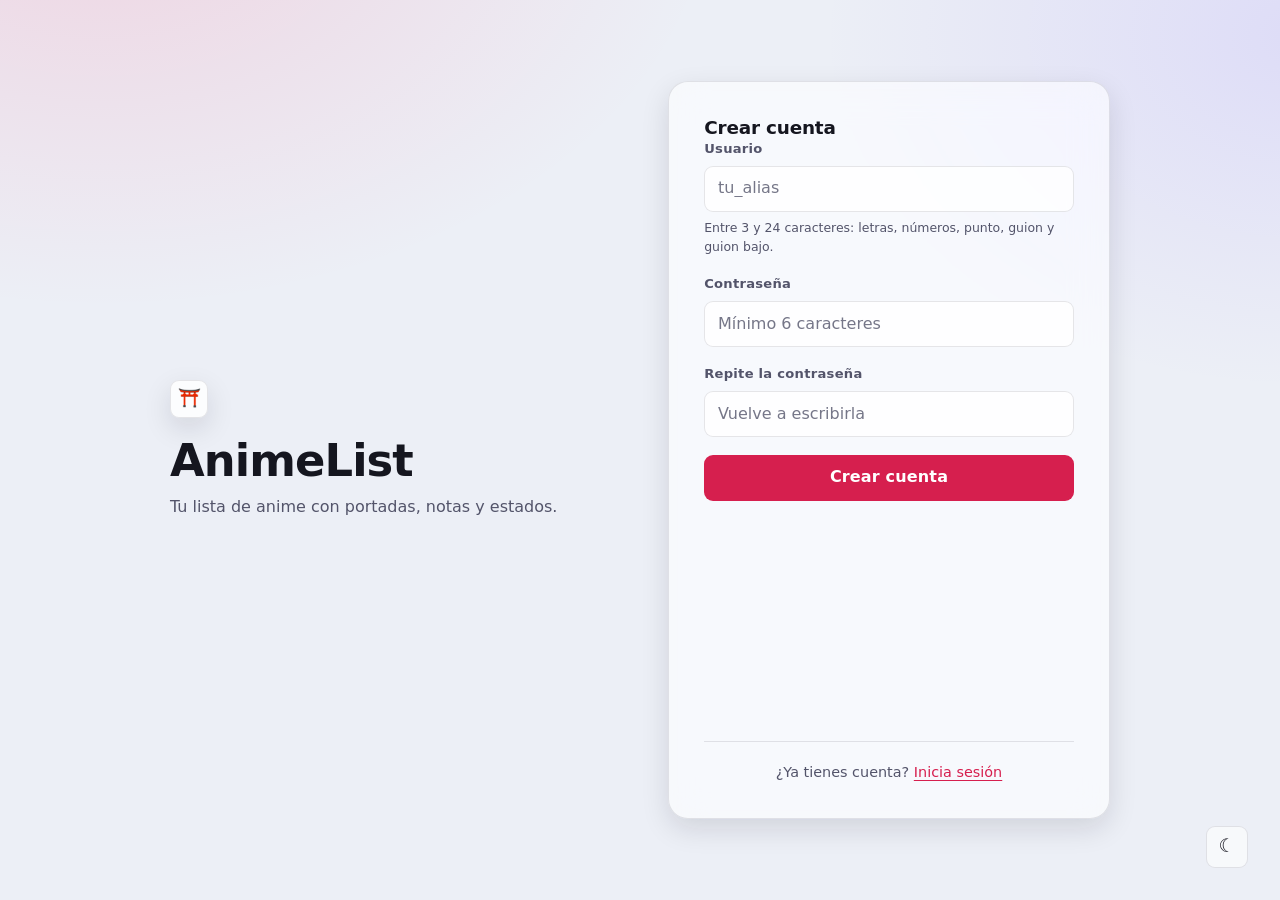
==== Frontend/dashboard.html @ 5d44baa4 "AnimeList: gestor de lista de animes con Flask y frontend sin build Aplicacion web para llevar una l" ====
<!DOCTYPE html>
<html lang="es" data-theme="dark">
<head>
    <meta charset="UTF-8">
    <meta name="viewport" content="width=device-width, initial-scale=1.0">
    <meta name="description" content="Gestiona tu lista de anime: añade, puntúa, filtra y busca portadas.">
    <meta name="theme-color" content="#0b0b12">
    <title>AnimeList · Mi lista</title>
    <link rel="icon" href="favicon.svg" type="image/svg+xml">
  <link rel="stylesheet" href="style.css">
    <script>
        try {
            var saved = JSON.parse(localStorage.getItem('animelist_settings') || '{}').theme;
            document.documentElement.dataset.theme = saved ||
                (matchMedia('(prefers-color-scheme: light)').matches ? 'light' : 'dark');
        } catch (e) { /* tema por defecto */ }
    </script>
</head>
<body>
    <a href="#contenido" class="skip-link">Saltar al contenido principal</a>

    <header class="app-header">
        <img id="profile-banner" class="app-header__banner" alt="" hidden>
        <div class="app-shell app-header__inner">
            <a class="brand" href="dashboard.html">
                <span class="brand__mark" aria-hidden="true">⛩️</span>
                <span class="brand__name">AnimeList</span>
            </a>

            <div class="app-header__user">
                <img id="user-avatar" class="avatar" alt="" hidden>
                <span class="app-header__greeting">Hola, <strong id="user-display">…</strong></span>
            </div>

            <div class="app-header__actions">
                <span id="offline-badge" class="badge badge--offline" hidden>Sin conexión</span>
                <button id="btn-theme" class="icon-btn" type="button" aria-pressed="false">
                    <span class="theme-icon" aria-hidden="true"></span>
                    <span class="sr-only">Cambiar tema</span>
                </button>
                <button id="btn-profile" class="btn btn--ghost btn--sm" type="button">Mi perfil</button>
                <button id="btn-logout" class="btn btn--ghost btn--sm" type="button">Salir</button>
            </div>
        </div>
    </header>

    <main id="contenido" class="app-shell app-main">
        <section class="stats" aria-label="Resumen de tu lista">
            <article class="stat">
                <span class="stat__value" id="stat-total">–</span>
                <span class="stat__label">En tu lista</span>
            </article>
            <article class="stat">
                <span class="stat__value" id="stat-completed">–</span>
                <span class="stat__label">Completados</span>
            </article>
            <article class="stat">
                <span class="stat__value" id="stat-average">–</span>
                <span class="stat__label">Nota media</span>
            </article>
            <article class="stat">
                <span class="stat__value" id="stat-episodes">–</span>
                <span class="stat__label">Episodios</span>
            </article>
        </section>

        <section class="panel add-panel" aria-labelledby="add-title">
            <div class="panel__head">
                <h2 class="panel__title" id="add-title">Añadir anime</h2>
                <button id="btn-open-search" class="btn btn--ghost btn--sm" type="button">
                    <span aria-hidden="true">🔍</span> Buscar en AniList
                </button>
            </div>

            <form id="form-anime" class="form-grid" novalidate>
                <div class="field field--cover">
                    <span class="field__label">Portada</span>
                    <div class="cover-preview" id="cover-preview">
                        <span class="cover-preview__empty" aria-hidden="true">🎞️</span>
                    </div>
                </div>

                <div class="field field--grow">
                    <label for="anime-title">Título</label>
                    <input id="anime-title" name="title" type="text" maxlength="200"
                           placeholder="Ej. Shingeki no Kyojin" autocomplete="off" required>
                    <div id="autocomplete" class="autocomplete" role="listbox" aria-label="Sugerencias" hidden></div>
                </div>

                <div class="field">
                    <label for="anime-rating">Nota</label>
                    <input id="anime-rating" name="rating" type="number" min="1" max="10" step="1"
                           placeholder="8" required>
                </div>

                <div class="field">
                    <label for="anime-status">Estado</label>
                    <select id="anime-status" name="status">
                        <option value="Pendiente">Pendiente</option>
                        <option value="Viendo">Viendo</option>
                        <option value="Completado">Completado</option>
                        <option value="Abandonado">Abandonado</option>
                    </select>
                </div>

                <div class="field">
                    <label for="anime-episodes">Episodios</label>
                    <input id="anime-episodes" name="episodes" type="text" inputmode="numeric"
                           placeholder="?">
                </div>

                <div class="field field--wide">
                    <label for="anime-synopsis">Sinopsis</label>
                    <textarea id="anime-synopsis" name="synopsis" rows="3" maxlength="2000"
                              placeholder="Se rellena sola al buscar, o escríbela tú."></textarea>
                </div>

                <div class="field field--wide form-actions">
                    <button class="btn btn--primary" type="submit">Guardar en mi lista</button>
                    <button class="btn btn--ghost" type="reset">Limpiar</button>
                    <p class="form-status" id="form-status" role="status" aria-live="polite"></p>
                </div>
            </form>
        </section>

        <section class="list-section" aria-labelledby="list-title">
            <div class="list-toolbar">
                <h2 class="panel__title" id="list-title">
                    Mi lista <span class="count" id="list-count">0</span>
                </h2>

                <div class="list-toolbar__controls">
                    <input id="filter-text" class="input-search" type="search"
                           placeholder="Filtrar por título…" aria-label="Filtrar por título">
                    <label class="sr-only" for="sort-by">Ordenar por</label>
                    <select id="sort-by" class="input-select">
                        <option value="updated">Añadidos recientes</option>
                        <option value="rating">Mejor puntuados</option>
                        <option value="title">Título (A-Z)</option>
                        <option value="episodes">Más episodios</option>
                    </select>
                </div>
            </div>

            <div class="chips" id="status-chips" role="group" aria-label="Filtrar por estado">
                <button class="chip is-active" type="button" data-status="Todos" aria-pressed="true">Todos</button>
                <button class="chip" type="button" data-status="Viendo" aria-pressed="false">Viendo</button>
                <button class="chip" type="button" data-status="Completado" aria-pressed="false">Completados</button>
                <button class="chip" type="button" data-status="Pendiente" aria-pressed="false">Pendientes</button>
                <button class="chip" type="button" data-status="Abandonado" aria-pressed="false">Abandonados</button>
            </div>

            <div id="contenedor-animes" class="cards" role="list" aria-live="polite"></div>

            <div id="empty-state" class="empty-state" hidden>
                <span class="empty-state__icon" aria-hidden="true">🗂</span>
                <p class="empty-state__title" id="empty-title">Tu lista está vacía</p>
                <p class="empty-state__text" id="empty-text">
                    Busca un anime arriba y pulsa “Guardar en mi lista”.
                </p>
            </div>
        </section>
    </main>

    <dialog id="search-dialog" class="modal" aria-labelledby="search-dialog-title">
        <div class="modal__head">
            <h2 class="modal__title" id="search-dialog-title">Buscar anime</h2>
            <button class="icon-btn" id="search-close" type="button" aria-label="Cerrar búsqueda">
                <span aria-hidden="true">✕</span>
            </button>
        </div>

        <div class="modal__search">
            <input id="search-input" type="search" autocomplete="off" spellcheck="false"
                   placeholder="Ej. Shingeki no Kyojin" aria-label="Término de búsqueda">
            <label class="switch">
                <input id="search-adult" type="checkbox">
                <span>Adultos</span>
            </label>
        </div>

        <p class="modal__status" id="search-status" role="status" aria-live="polite"></p>

        <div id="search-results" class="search-results" role="listbox" aria-label="Resultados de búsqueda"></div>

        <div class="modal__foot">
            <p class="modal__hint">Flechas ↑ ↓ para moverte · Enter para elegir · Esc para cerrar</p>
            <button id="search-more" class="btn btn--ghost btn--sm" type="button" hidden>Cargar más</button>
        </div>
    </dialog>

    <dialog id="profile-dialog" class="modal" aria-labelledby="profile-dialog-title">
        <form id="form-profile">
            <div class="modal__head">
                <h2 class="modal__title" id="profile-dialog-title">Mi perfil</h2>
                <button class="icon-btn" id="profile-close" type="button" aria-label="Cerrar perfil">
                    <span aria-hidden="true">✕</span>
                </button>
            </div>

            <div class="modal__panel">
                <div class="profile-row">
                    <div class="profile-row__preview profile-row__preview--banner">
                        <img id="profile-banner-preview" alt="" hidden>
                        <span id="profile-banner-empty" class="profile-row__empty" aria-hidden="true">🖼️</span>
                    </div>
                    <label class="file-btn" for="profile-banner-file">
                        <span>Cambiar banner</span>
                        <input id="profile-banner-file" type="file" accept="image/png,image/jpeg"
                               class="sr-only">
                    </label>
                    <p class="profile-row__hint">
                        Se recorta a 1500×400. <span id="profile-banner-note" class="profile-row__pending"></span>
                    </p>
                    <button id="profile-banner-remove" class="btn btn--ghost btn--sm" type="button">
                        Quitar banner
                    </button>
                </div>

                <div class="profile-row">
                    <div class="profile-row__preview profile-row__preview--avatar">
                        <img id="profile-avatar" alt="" hidden>
                        <span id="profile-avatar-empty" class="profile-row__empty" aria-hidden="true">👤</span>
                    </div>
                    <label class="file-btn" for="profile-avatar-file">
                        <span>Cambiar foto</span>
                        <input id="profile-avatar-file" type="file" accept="image/png,image/jpeg"
                               class="sr-only">
                    </label>
                    <p class="profile-row__hint">
                        Se recorta a 256×256. <span id="profile-avatar-note" class="profile-row__pending"></span>
                    </p>
                    <button id="profile-avatar-remove" class="btn btn--ghost btn--sm" type="button">
                        Quitar foto
                    </button>
                </div>

                <div class="field">
                    <label class="field__label" for="profile-name">Nombre visible</label>
                    <input id="profile-name" class="input" type="text" maxlength="50"
                           autocomplete="nickname" placeholder="Cómo te ven tus amigos">
                </div>

                <p id="profile-status" class="form-status" role="status" aria-live="polite"></p>
            </div>

            <div class="modal__actions">
                <button id="profile-cancel" class="btn btn--ghost" type="button">Cancelar</button>
                <button class="btn btn--primary" type="submit">Guardar</button>
            </div>
        </form>
    </dialog>

    <script type="module" src="dashboard.js"></script>
</body>
</html>
---- Frontend/style.css ----
/* =============================================================
   AnimeList · tema glassmorphic claro/oscuro
   1. Tokens     2. Base y a11y      3. Botones y campos
   4. Cabecera   5. Panel y stats    6. Tarjetas
   7. Modales    8. Avisos           9. Responsive y movimiento
   ============================================================= */

/* ---------- 1. TOKENS ---------- */
:root {
    --bg: #0b0b12;
    --glow-1: rgba(255, 51, 102, .20);
    --glow-2: rgba(124, 92, 255, .18);
    --surface: rgba(255, 255, 255, .055);
    --surface-strong: rgba(255, 255, 255, .095);
    --surface-solid: #17171f;
    --border: rgba(255, 255, 255, .12);
    --border-strong: rgba(255, 255, 255, .24);
    --input-bg: rgba(8, 8, 14, .55);

    --text: #f2f2f7;
    --text-muted: #a4a4b6;
    --accent: #ff3366;
    --accent-hover: #ff5c85;
    --accent-ink: #ffffff;
    --accent-soft: rgba(255, 51, 102, .16);
    --alt: #7c5cff;
    --star: #ffd32a;
    --success: #2ed573;
    --danger: #ff5a5a;

    --status-pendiente: #4aa8ff;
    --status-viendo: #ffab2e;
    --status-completado: #2ed573;
    --status-abandonado: #8a8a9d;

    --radius-sm: 9px;
    --radius: 14px;
    --radius-lg: 20px;
    --radius-pill: 999px;
    --content-max: 1180px;

    --shadow-sm: 0 2px 8px rgba(0, 0, 0, .28);
    --shadow-md: 0 10px 30px rgba(0, 0, 0, .38);
    --shadow-lg: 0 22px 60px rgba(0, 0, 0, .5);
    --blur: blur(18px) saturate(150%);

    --transition: 180ms cubic-bezier(.4, 0, .2, 1);
    --font: 'Segoe UI', system-ui, -apple-system, 'Helvetica Neue', sans-serif;
}

[data-theme='light'] {
    --bg: #eceff6;
    --glow-1: rgba(255, 51, 102, .14);
    --glow-2: rgba(124, 92, 255, .13);
    --surface: rgba(255, 255, 255, .60);
    --surface-strong: rgba(255, 255, 255, .85);
    --surface-solid: #ffffff;
    --border: rgba(16, 18, 36, .10);
    --border-strong: rgba(16, 18, 36, .20);
    --input-bg: rgba(255, 255, 255, .78);

    --text: #15161f;
    --text-muted: #53546a;
    --accent: #d61f4e;
    --accent-hover: #b81740;
    --accent-soft: rgba(214, 31, 78, .10);
    --alt: #5b3ce0;
    --success: #12874a;
    --danger: #cc2b2b;

    --status-pendiente: #1668c4;
    --status-viendo: #a86300;
    --status-completado: #12874a;
    --status-abandonado: #5c5d70;

    --shadow-sm: 0 2px 8px rgba(16, 18, 36, .08);
    --shadow-md: 0 10px 28px rgba(16, 18, 36, .12);
    --shadow-lg: 0 22px 55px rgba(16, 18, 36, .16);
}

/* ---------- 2. BASE Y ACCESIBILIDAD ---------- */
*, *::before, *::after { box-sizing: border-box; }

* { margin: 0; }

/* El atributo `hidden` solo aplica `display: none` desde la hoja del navegador,
   y cualquier regla del autor con `display` lo pisa: `.empty-state`,
   `.badge` y `.btn` lo_declaran, así que "ocultar" no ocultaba nada.
   !important es el estandar (ver normalize.css) para que el atributo vuelva a
   mandar sobre cualquier `display` de autor. */
[hidden] { display: none !important; }

html { -webkit-text-size-adjust: 100%; }

body {
    min-height: 100vh;
    font-family: var(--font);
    font-size: 16px;
    line-height: 1.55;
    color: var(--text);
    background-color: var(--bg);
    background-image:
        radial-gradient(62rem 42rem at 8% -12%, var(--glow-1), transparent 62%),
        radial-gradient(52rem 38rem at 102% 4%, var(--glow-2), transparent 58%);
    background-attachment: fixed;
    background-repeat: no-repeat;
}

img { max-width: 100%; display: block; }
button, input, select, textarea { font: inherit; color: inherit; }
h1, h2, h3 { line-height: 1.2; text-wrap: balance; }

a { color: var(--accent); text-underline-offset: 3px; }
a:hover { color: var(--accent-hover); }

:focus-visible {
    outline: 2px solid var(--accent);
    outline-offset: 2px;
    border-radius: var(--radius-sm);
}

.sr-only {
    position: absolute;
    width: 1px; height: 1px;
    padding: 0; margin: -1px;
    overflow: hidden;
    clip-path: inset(50%);
    white-space: nowrap;
}

.skip-link {
    position: fixed;
    top: -100px; left: 1rem;
    z-index: 200;
    padding: .7rem 1.1rem;
    background: var(--accent);
    color: var(--accent-ink);
    border-radius: 0 0 var(--radius-sm) var(--radius-sm);
    text-decoration: none;
    font-weight: 600;
    transition: top var(--transition);
}

.skip-link:focus { top: 0; }

.app-shell {
    width: 100%;
    max-width: var(--content-max);
    margin-inline: auto;
    padding-inline: clamp(1rem, 4vw, 2rem);
}

/* ---------- 3. BOTONES Y CAMPOS ---------- */
.btn {
    --btn-bg: var(--surface-strong);
    --btn-ink: var(--text);
    display: inline-flex;
    align-items: center;
    justify-content: center;
    gap: .45rem;
    min-height: 44px;
    padding: .6rem 1.15rem;
    border: 1px solid var(--border);
    border-radius: var(--radius-sm);
    background: var(--btn-bg);
    color: var(--btn-ink);
    font-weight: 600;
    letter-spacing: .01em;
    cursor: pointer;
    transition: transform var(--transition), background-color var(--transition),
        border-color var(--transition), box-shadow var(--transition);
}

.btn:hover {
    transform: translateY(-2px);
    border-color: var(--border-strong);
    box-shadow: var(--shadow-sm);
}

.btn:active { transform: translateY(0); }

.btn--primary {
    --btn-bg: var(--accent);
    --btn-ink: var(--accent-ink);
    border-color: transparent;
}

.btn--primary:hover {
    --btn-bg: var(--accent-hover);
    box-shadow: 0 8px 22px var(--accent-soft);
}

.btn--danger { --btn-bg: var(--danger); --btn-ink: #fff; border-color: transparent; }

.btn--ghost { --btn-bg: transparent; }
.btn--ghost:hover { --btn-bg: var(--surface-strong); }
.btn--sm { min-height: 38px; padding: .35rem .8rem; font-size: .875rem; }
.btn--block { width: 100%; }

.btn[disabled], .btn[aria-busy='true'] {
    opacity: .6;
    cursor: progress;
    transform: none;
}

.icon-btn {
    display: inline-grid;
    place-items: center;
    width: 42px; height: 42px;
    border: 1px solid var(--border);
    border-radius: var(--radius-sm);
    background: var(--surface);
    color: var(--text);
    cursor: pointer;
    transition: background-color var(--transition), border-color var(--transition), transform var(--transition);
}

.icon-btn:hover {
    background: var(--surface-strong);
    border-color: var(--border-strong);
    transform: translateY(-2px);
}

/* El icono del tema se decide en CSS según el tema activo. */
.theme-icon::before { content: '☀'; font-size: 1.15rem; line-height: 1; }
[data-theme='light'] .theme-icon::before { content: '☾'; }

.theme-fab {
    position: fixed;
    right: clamp(1rem, 3vw, 2rem);
    bottom: clamp(1rem, 3vw, 2rem);
    z-index: 60;
}

input, select, textarea {
    width: 100%;
    min-height: 44px;
    padding: .6rem .8rem;
    border: 1px solid var(--border);
    border-radius: var(--radius-sm);
    background: var(--input-bg);
    color: var(--text);
    transition: border-color var(--transition), box-shadow var(--transition);
}

textarea { min-height: 84px; resize: vertical; line-height: 1.5; }

select {
    appearance: none;
    padding-right: 2.2rem;
    background-image: linear-gradient(45deg, transparent 50%, currentColor 50%),
        linear-gradient(135deg, currentColor 50%, transparent 50%);
    background-position: right 1.05rem center, right .75rem center;
    background-size: 5px 5px, 5px 5px;
    background-repeat: no-repeat;
}

input:focus, select:focus, textarea:focus {
    outline: none;
    border-color: var(--accent);
    box-shadow: 0 0 0 3px var(--accent-soft);
}

input::placeholder, textarea::placeholder { color: var(--text-muted); opacity: .8; }

.field { display: flex; flex-direction: column; gap: .4rem; min-width: 0; }
.field--grow { flex: 1 1 260px; }
.field--wide { grid-column: 1 / -1; }

label, .field__label {
    font-size: .82rem;
    font-weight: 600;
    color: var(--text-muted);
    letter-spacing: .02em;
}

.field__hint { font-size: .78rem; color: var(--text-muted); }

.form-stack { display: flex; flex-direction: column; gap: 1.1rem; }

.form-grid {
    display: grid;
    grid-template-columns: repeat(auto-fit, minmax(170px, 1fr));
    gap: 1rem;
    align-items: start;
}

.form-actions {
    display: flex;
    flex-wrap: wrap;
    align-items: center;
    gap: .75rem;
}

.form-status {
    flex: 1 1 200px;
    min-height: 1.4em;
    font-size: .9rem;
    font-weight: 600;
}

.form-status.is-error { color: var(--danger); }
.form-status.is-success { color: var(--success); }

.switch {
    display: inline-flex;
    align-items: center;
    gap: .45rem;
    font-size: .85rem;
    color: var(--text-muted);
    cursor: pointer;
    white-space: nowrap;
}

.switch input { width: 18px; height: 18px; min-height: 0; accent-color: var(--accent); cursor: pointer; }

/* ---------- 4. PÁGINAS DE ACCESO ---------- */
.auth-page { display: grid; place-items: center; padding: clamp(1.5rem, 5vw, 3rem) 1rem; }

.auth {
    display: grid;
    grid-template-columns: 1fr;
    gap: 2rem;
    align-items: center;
    width: 100%;
    max-width: 940px;
}

@media (min-width: 820px) {
    .auth { grid-template-columns: 1fr 1fr; gap: 3.5rem; }
}

.auth__brand { text-align: center; }

@media (min-width: 820px) {
    .auth__brand { text-align: left; }
}

.brand__mark {
    display: inline-grid;
    place-items: center;
    width: 62px; height: 62px;
    margin-bottom: 1rem;
    font-size: 1.9rem;
    border: 1px solid var(--border);
    border-radius: var(--radius-lg);
    background: var(--surface);
    backdrop-filter: var(--blur);
    box-shadow: var(--shadow-md);
}

.auth__title {
    font-size: clamp(2rem, 6vw, 2.8rem);
    letter-spacing: -.02em;
    margin-bottom: .5rem;
}

.auth__tagline { color: var(--text-muted); }

.panel {
    border: 1px solid var(--border);
    border-radius: var(--radius-lg);
    background: var(--surface);
    backdrop-filter: var(--blur);
    box-shadow: var(--shadow-md);
}

.auth__card { padding: clamp(1.5rem, 4vw, 2.2rem); }

.panel__title {
    font-size: 1.15rem;
    font-weight: 700;
    letter-spacing: -.01em;
}

.panel__head {
    display: flex;
    flex-wrap: wrap;
    gap: .75rem;
    align-items: center;
    justify-content: space-between;
    margin-bottom: 1.2rem;
}

.auth__alt {
    margin-top: 1.4rem;
    padding-top: 1.2rem;
    border-top: 1px solid var(--border);
    text-align: center;
    font-size: .9rem;
    color: var(--text-muted);
}

/* ---------- 5. CABECERA, STATS Y LISTA ---------- */
.app-header {
    position: sticky;
    top: 0;
    z-index: 50;
    border-bottom: 1px solid var(--border);
    background: var(--surface);
    backdrop-filter: var(--blur);
}

/* El banner va detrás del contenido pero DELANTE del fondo: por eso el header
   pierde su fondo opaco mientras hay banner, y el contenido sube a z-index 2.
   Tres niveles: banner (0) -> velo para legibilidad (1) -> barra (2). */
.app-header.has-banner {
    background: transparent;
    backdrop-filter: none;
}

.app-header__banner {
    position: absolute;
    inset: 0;
    width: 100%;
    height: 100%;
    object-fit: cover;
    object-position: center 28%;
    z-index: 0;
    pointer-events: none;
}

.app-header.has-banner::after {
    content: '';
    position: absolute;
    inset: 0;
    z-index: 1;
    background: linear-gradient(
        to right,
        color-mix(in srgb, var(--surface) 88%, transparent),
        color-mix(in srgb, var(--surface) 62%, transparent)
    );
}

.app-header__inner {
    position: relative;
    z-index: 2;
    display: flex;
    flex-wrap: wrap;
    gap: .75rem 1rem;
    align-items: center;
    justify-content: space-between;
    padding-block: .85rem;
}

.brand {
    display: inline-flex;
    align-items: center;
    gap: .55rem;
    color: var(--text);
    text-decoration: none;
    font-weight: 700;
    letter-spacing: -.01em;
}

.brand__mark {
    display: inline-grid;
    place-items: center;
    width: 38px; height: 38px;
    font-size: 1.15rem;
    border: 1px solid var(--border);
    border-radius: var(--radius-sm);
    background: var(--surface-strong);
}

.app-header__user { display: flex; align-items: center; gap: .6rem; min-width: 0; }
.app-header__greeting { font-size: .9rem; color: var(--text-muted); }
.app-header__greeting strong { color: var(--text); }

.app-header__actions { display: flex; align-items: center; gap: .5rem; }

.avatar {
    width: 36px; height: 36px;
    border-radius: 50%;
    border: 1px solid var(--border);
    object-fit: cover;
}

.avatar--placeholder {
    display: grid;
    place-items: center;
    font-weight: 700;
    color: var(--accent);
    background: var(--accent-soft);
}

.app-main {
    display: flex;
    flex-direction: column;
    gap: 2rem;
    padding-block: 1.8rem 4rem;
}

.stats {
    display: grid;
    grid-template-columns: repeat(auto-fit, minmax(140px, 1fr));
    gap: .85rem;
}

.stat {
    display: flex;
    flex-direction: column;
    gap: .15rem;
    padding: 1rem 1.15rem;
    border: 1px solid var(--border);
    border-radius: var(--radius);
    background: var(--surface);
    backdrop-filter: var(--blur);
}

.stat__value { font-size: 1.6rem; font-weight: 700; letter-spacing: -.02em; }
.stat__label { font-size: .8rem; color: var(--text-muted); }

.add-panel { padding: clamp(1.25rem, 3vw, 1.75rem); }

.field--cover { grid-row: span 3; align-self: start; }

.cover-preview {
    display: grid;
    place-items: center;
    width: 104px;
    aspect-ratio: 2 / 3;
    border: 1px dashed var(--border-strong);
    border-radius: var(--radius-sm);
    background: var(--input-bg);
    overflow: hidden;
}

.cover-preview img { width: 100%; height: 100%; object-fit: cover; }
.cover-preview__empty { font-size: 1.5rem; opacity: .55; }

.autocomplete {
    position: absolute;
    z-index: 30;
    width: 100%;
    max-height: 280px;
    overflow-y: auto;
    border: 1px solid var(--border-strong);
    border-radius: var(--radius-sm);
    background: var(--surface-solid);
    box-shadow: var(--shadow-lg);
}

.field--grow { position: relative; }

.autocomplete__item {
    display: flex;
    align-items: center;
    gap: .7rem;
    width: 100%;
    padding: .5rem .6rem;
    border: 0;
    border-bottom: 1px solid var(--border);
    background: transparent;
    text-align: left;
    cursor: pointer;
}

.autocomplete__item:last-child { border-bottom: 0; }
.autocomplete__item:hover, .autocomplete__item.is-active { background: var(--accent-soft); }
.autocomplete__item img { width: 34px; height: 48px; object-fit: cover; border-radius: 4px; }
.autocomplete__title { font-size: .9rem; font-weight: 600; }
.autocomplete__year { font-size: .78rem; color: var(--text-muted); }

.list-toolbar {
    display: flex;
    flex-wrap: wrap;
    gap: .85rem;
    align-items: center;
    justify-content: space-between;
    margin-bottom: .85rem;
}

.list-toolbar__controls { display: flex; flex-wrap: wrap; gap: .5rem; }
.input-search { min-width: 200px; }
.input-select { width: auto; min-width: 165px; }

.count {
    padding: .1rem .5rem;
    border-radius: var(--radius-pill);
    background: var(--accent-soft);
    color: var(--accent);
    font-size: .8rem;
    font-weight: 700;
}

.chips { display: flex; flex-wrap: wrap; gap: .45rem; margin-bottom: 1.2rem; }

.chip {
    min-height: 38px;
    padding: .35rem .85rem;
    border: 1px solid var(--border);
    border-radius: var(--radius-pill);
    background: var(--surface);
    color: var(--text-muted);
    font-size: .85rem;
    font-weight: 600;
    cursor: pointer;
    transition: all var(--transition);
}

.chip:hover { border-color: var(--border-strong); color: var(--text); }

.chip.is-active {
    border-color: transparent;
    background: var(--accent);
    color: var(--accent-ink);
}

/* ---------- 6. TARJETAS ---------- */
.cards {
    display: grid;
    grid-template-columns: repeat(auto-fill, minmax(200px, 1fr));
    gap: 1.1rem;
}

.card {
    display: flex;
    flex-direction: column;
    border: 1px solid var(--border);
    border-radius: var(--radius);
    background: var(--surface);
    backdrop-filter: var(--blur);
    box-shadow: var(--shadow-sm);
    overflow: hidden;
    transition: transform var(--transition), box-shadow var(--transition), border-color var(--transition);
}

.card:hover {
    transform: translateY(-4px);
    border-color: var(--border-strong);
    box-shadow: var(--shadow-md);
}

.card__cover {
    position: relative;
    aspect-ratio: 2 / 3;
    background: linear-gradient(150deg, var(--surface-strong), var(--input-bg));
}

.card__cover img { width: 100%; height: 100%; object-fit: cover; }

.card__cover--empty {
    display: grid;
    place-items: center;
    font-size: 2.4rem;
    font-weight: 800;
    color: var(--text-muted);
    opacity: .5;
}

.card__cover::after {
    content: '';
    position: absolute;
    inset: 40% 0 0;
    background: linear-gradient(to top, rgba(0, 0, 0, .55), transparent);
    pointer-events: none;
}

.badge {
    display: inline-flex;
    align-items: center;
    gap: .3rem;
    padding: .2rem .6rem;
    border-radius: var(--radius-pill);
    font-size: .72rem;
    font-weight: 700;
    letter-spacing: .02em;
    background: var(--surface-strong);
    border: 1px solid var(--border);
    backdrop-filter: var(--blur);
}

.badge--Pendiente { color: var(--status-pendiente); border-color: currentColor; }
.badge--Viendo { color: var(--status-viendo); border-color: currentColor; }
.badge--Completado { color: var(--status-completado); border-color: currentColor; }
.badge--Abandonado { color: var(--status-abandonado); border-color: currentColor; }

.badge--cover {
    position: absolute;
    top: .5rem;
    left: .5rem;
    z-index: 1;
    background: rgba(8, 8, 14, .72);
}

.badge--offline { color: var(--status-viendo); border-color: currentColor; }
.badge--pending { color: var(--accent); border-color: currentColor; }

.card__body { display: flex; flex-direction: column; gap: .3rem; padding: .85rem .9rem .5rem; flex: 1; }

/* Insignias de "toda la historia" de AniList. El numero va en `accent` porque
   es el dato protagonista; la etiqueta se acorta en pantallas estrechas. */
.rank-list {
    display: flex;
    flex-wrap: wrap;
    gap: .3rem;
    margin: .1rem 0 .25rem;
}

.rank-badge {
    display: inline-flex;
    align-items: center;
    gap: .3rem;
    padding: .12rem .45rem;
    border: 1px solid var(--border-strong);
    border-radius: 999px;
    background: var(--surface-strong);
    font-size: .68rem;
    line-height: 1.5;
    color: var(--text-muted);
    cursor: help;
}

.rank-badge__num {
    font-weight: 800;
    color: var(--accent);
    font-variant-numeric: tabular-nums;
}

.rank-badge__label { white-space: nowrap; }

.rank-note {
    font-size: .68rem;
    color: var(--text-muted);
}

/* ---------- Vista previa dentro del dialogo de perfil ---------- */
.profile-row {
    display: grid;
    grid-template-columns: 1fr auto;
    grid-template-areas: 'preview remove' 'preview label' 'preview hint';
    align-items: center;
    gap: .2rem .7rem;
    padding-bottom: .8rem;
    border-bottom: 1px solid var(--border);
}

.profile-row:last-of-type { border-bottom: none; padding-bottom: 0; }

.profile-row__preview {
    grid-area: preview;
    display: grid;
    place-items: center;
    overflow: hidden;
    border: 1px solid var(--border-strong);
    background: var(--surface-strong);
}

.profile-row__preview--banner {
    width: 168px;
    height: 46px;
    border-radius: var(--radius-sm);
}

.profile-row__preview--avatar {
    width: 56px;
    height: 56px;
    border-radius: 50%;
}

.profile-row__preview img { width: 100%; height: 100%; object-fit: cover; }

.profile-row__empty { font-size: 1.2rem; opacity: .55; }

.profile-row .file-btn { grid-area: label; justify-self: start; }

.profile-row__hint { grid-area: hint; font-size: .74rem; color: var(--text-muted); }

.profile-row__pending { color: var(--accent); font-weight: 600; }

.profile-row .btn--sm { grid-area: remove; }

.file-btn {
    display: inline-block;
    padding: .3rem .7rem;
    border: 1px solid var(--border-strong);
    border-radius: var(--radius-sm);
    background: var(--surface-strong);
    font-size: .82rem;
    cursor: pointer;
}

.file-btn:hover { background: var(--accent-soft); border-color: var(--accent); }

.card__title {
    font-size: .98rem;
    font-weight: 700;
    line-height: 1.3;
    display: -webkit-box;
    -webkit-line-clamp: 2;
    -webkit-box-orient: vertical;
    overflow: hidden;
}

.card__meta { font-size: .76rem; color: var(--text-muted); }

.card__synopsis {
    font-size: .82rem;
    color: var(--text-muted);
    display: -webkit-box;
    -webkit-line-clamp: 3;
    -webkit-box-orient: vertical;
    overflow: hidden;
}

.card__genres { display: flex; flex-wrap: wrap; gap: .3rem; margin-top: .15rem; }

.tag {
    padding: .12rem .5rem;
    border-radius: var(--radius-pill);
    background: var(--surface-strong);
    border: 1px solid var(--border);
    font-size: .7rem;
    color: var(--text-muted);
}

.card__foot {
    display: flex;
    align-items: center;
    justify-content: space-between;
    gap: .5rem;
    padding: .6rem .9rem .85rem;
    border-top: 1px solid var(--border);
}

.rating {
    display: inline-flex;
    align-items: baseline;
    gap: .25rem;
    font-weight: 700;
    color: var(--star);
    font-size: 1.05rem;
}

.rating__suffix { font-size: .68rem; font-weight: 600; color: var(--text-muted); }

.card__actions { display: flex; gap: .35rem; }

.card__actions .icon-btn { width: 38px; height: 38px; font-size: .95rem; }
.card__actions .icon-btn:hover { background: var(--accent-soft); }
.icon-btn--danger:hover { color: var(--danger); border-color: var(--danger); }

.card__link {
    display: inline-block;
    margin-top: .35rem;
    font-size: .74rem;
    color: var(--text-muted);
}

/* Modo edición dentro de la tarjeta */
.card--editing { border-color: var(--accent); }

.card-edit {
    display: flex;
    flex-direction: column;
    gap: .6rem;
    padding: .9rem;
    border-top: 1px solid var(--border);
}

.card-edit__row { display: grid; grid-template-columns: 1fr 1fr; gap: .5rem; }
.card-edit__actions { display: flex; gap: .45rem; justify-content: flex-end; }

/* ---------- ESTADOS VACÍOS Y CARGA ---------- */
.empty-state {
    display: flex;
    flex-direction: column;
    align-items: center;
    gap: .35rem;
    padding: 3rem 1rem;
    border: 1px dashed var(--border-strong);
    border-radius: var(--radius-lg);
    text-align: center;
}

.empty-state__icon { font-size: 2.2rem; opacity: .7; }
.empty-state__title { font-weight: 700; }
.empty-state__text { color: var(--text-muted); font-size: .9rem; }

.skeleton {
    border-radius: var(--radius);
    background: linear-gradient(100deg, var(--surface) 30%, var(--surface-strong) 50%, var(--surface) 70%);
    background-size: 220% 100%;
    animation: shimmer 1.3s linear infinite;
}

.skeleton--card { aspect-ratio: 2 / 3.55; border: 1px solid var(--border); }

@keyframes shimmer {
    from { background-position: 140% 0; }
    to { background-position: -40% 0; }
}

/* ---------- 7. MODALES ---------- */
.modal {
    width: min(760px, calc(100vw - 2rem));
    max-height: min(86vh, 780px);
    padding: 0;
    border: 1px solid var(--border-strong);
    border-radius: var(--radius-lg);
    background: var(--surface-strong);
    backdrop-filter: var(--blur);
    color: var(--text);
    box-shadow: var(--shadow-lg);
    overflow: hidden;
}

.modal::backdrop {
    background: rgba(4, 4, 10, .62);
    backdrop-filter: blur(3px);
}

.modal[open] { animation: modal-in 200ms cubic-bezier(.2, .8, .3, 1); }

@keyframes modal-in {
    from { opacity: 0; transform: translateY(14px) scale(.985); }
    to { opacity: 1; transform: none; }
}

.modal--confirm { width: min(420px, calc(100vw - 2rem)); }

.modal__panel { padding: 1.5rem; display: flex; flex-direction: column; gap: .8rem; }
.modal__title { font-size: 1.1rem; font-weight: 700; }
.modal__text { color: var(--text-muted); }
.modal__actions { display: flex; justify-content: flex-end; gap: .55rem; margin-top: .4rem; }

.modal__head {
    display: flex;
    align-items: center;
    justify-content: space-between;
    gap: 1rem;
    padding: 1.1rem 1.25rem;
    border-bottom: 1px solid var(--border);
}

.modal__search {
    display: flex;
    flex-wrap: wrap;
    gap: .75rem;
    align-items: center;
    padding: 1rem 1.25rem .4rem;
}

.modal__search input { flex: 1 1 240px; }

.modal__status {
    min-height: 1.3em;
    padding: .35rem 1.25rem;
    font-size: .85rem;
    color: var(--text-muted);
}

.modal__status.is-error { color: var(--danger); }

.search-results {
    display: grid;
    grid-template-columns: repeat(auto-fill, minmax(150px, 1fr));
    gap: .8rem;
    padding: .8rem 1.25rem 1.25rem;
    overflow-y: auto;
    max-height: 58vh;
}

.search-tile {
    display: flex;
    flex-direction: column;
    gap: .35rem;
    padding: .45rem;
    border: 1px solid var(--border);
    border-radius: var(--radius);
    background: var(--surface);
    text-align: left;
    cursor: pointer;
    transition: border-color var(--transition), transform var(--transition), background-color var(--transition);
}

.search-tile:hover, .search-tile.is-active {
    border-color: var(--accent);
    background: var(--accent-soft);
    transform: translateY(-2px);
}

.search-tile img {
    width: 100%;
    aspect-ratio: 2 / 3;
    object-fit: cover;
    border-radius: var(--radius-sm);
    background: var(--input-bg);
}

.search-tile__title {
    font-size: .82rem;
    font-weight: 600;
    line-height: 1.3;
    display: -webkit-box;
    -webkit-line-clamp: 2;
    -webkit-box-orient: vertical;
    overflow: hidden;
}

.search-tile__meta { font-size: .72rem; color: var(--text-muted); }

/* Dentro de la ficha de resultados las insignias van apretadas y solo se ve el
   numero con la etiqueta completa al pasar el raton: las fichas son pequenas. */
.rank-list--tile {
    gap: .22rem;
    margin: 0;
}

.rank-list--tile .rank-badge { padding: .1rem .35rem; font-size: .64rem; }

@media (max-width: 560px) {
    .rank-badge__label {
        position: absolute;
        width: 1px;
        height: 1px;
        padding: 0;
        margin: -1px;
        overflow: hidden;
        clip-path: inset(50%);
        white-space: nowrap;
    }

    .rank-list--tile .rank-badge__label { position: static; width: auto; height: auto; margin: 0; overflow: visible; clip-path: none; }
}

.modal__foot {
    display: flex;
    flex-wrap: wrap;
    gap: .75rem;
    align-items: center;
    justify-content: space-between;
    padding: .85rem 1.25rem;
    border-top: 1px solid var(--border);
}

.modal__hint { font-size: .76rem; color: var(--text-muted); }

/* ---------- 8. AVISOS ---------- */
.toasts {
    position: fixed;
    right: clamp(1rem, 3vw, 2rem);
    bottom: clamp(1rem, 3vw, 2rem);
    z-index: 120;
    display: flex;
    flex-direction: column;
    gap: .55rem;
    max-width: min(380px, calc(100vw - 2rem));
}

.toast {
    display: flex;
    align-items: center;
    gap: .75rem;
    padding: .75rem .9rem;
    border: 1px solid var(--border-strong);
    border-left: 3px solid var(--accent);
    border-radius: var(--radius-sm);
    background: var(--surface-strong);
    backdrop-filter: var(--blur);
    box-shadow: var(--shadow-md);
    font-size: .88rem;
    animation: toast-in 200ms cubic-bezier(.2, .8, .3, 1);
}

.toast--success { border-left-color: var(--success); }
.toast--error { border-left-color: var(--danger); }
.toast__text { flex: 1; }

.toast__action {
    min-height: 32px;
    padding: .2rem .6rem;
    border: 1px solid var(--border);
    border-radius: 6px;
    background: transparent;
    color: var(--accent);
    font-size: .8rem;
    font-weight: 700;
    cursor: pointer;
}

.toast__action:hover { background: var(--accent-soft); }

.toast.is-leaving { animation: toast-out 200ms ease forwards; }

@keyframes toast-in {
    from { opacity: 0; transform: translateY(12px); }
    to { opacity: 1; transform: none; }
}

@keyframes toast-out {
    to { opacity: 0; transform: translateX(20px); }
}

/* ---------- 9. RESPONSIVE Y MOVIMIENTO ---------- */
@media (max-width: 640px) {
    .app-header__greeting { display: none; }
    .cards { grid-template-columns: repeat(auto-fill, minmax(148px, 1fr)); }
    .field--cover { grid-row: auto; }
    .form-grid { grid-template-columns: 1fr; }
    .search-results { grid-template-columns: repeat(auto-fill, minmax(126px, 1fr)); }
    .toasts { left: clamp(1rem, 3vw, 2rem); max-width: none; }
}

@media (prefers-reduced-motion: reduce) {
    *, *::before, *::after {
        animation-duration: .001ms !important;
        animation-iteration-count: 1 !important;
        transition-duration: .001ms !important;
        scroll-behavior: auto !important;
    }

    .btn:hover, .icon-btn:hover, .card:hover, .search-tile:hover { transform: none; }
}

@media (prefers-contrast: more) {
    :root { --border: rgba(255, 255, 255, .35); --text-muted: #d6d6e2; }
    [data-theme='light'] { --border: rgba(16, 18, 36, .35); --text-muted: #2c2d3d; }
}
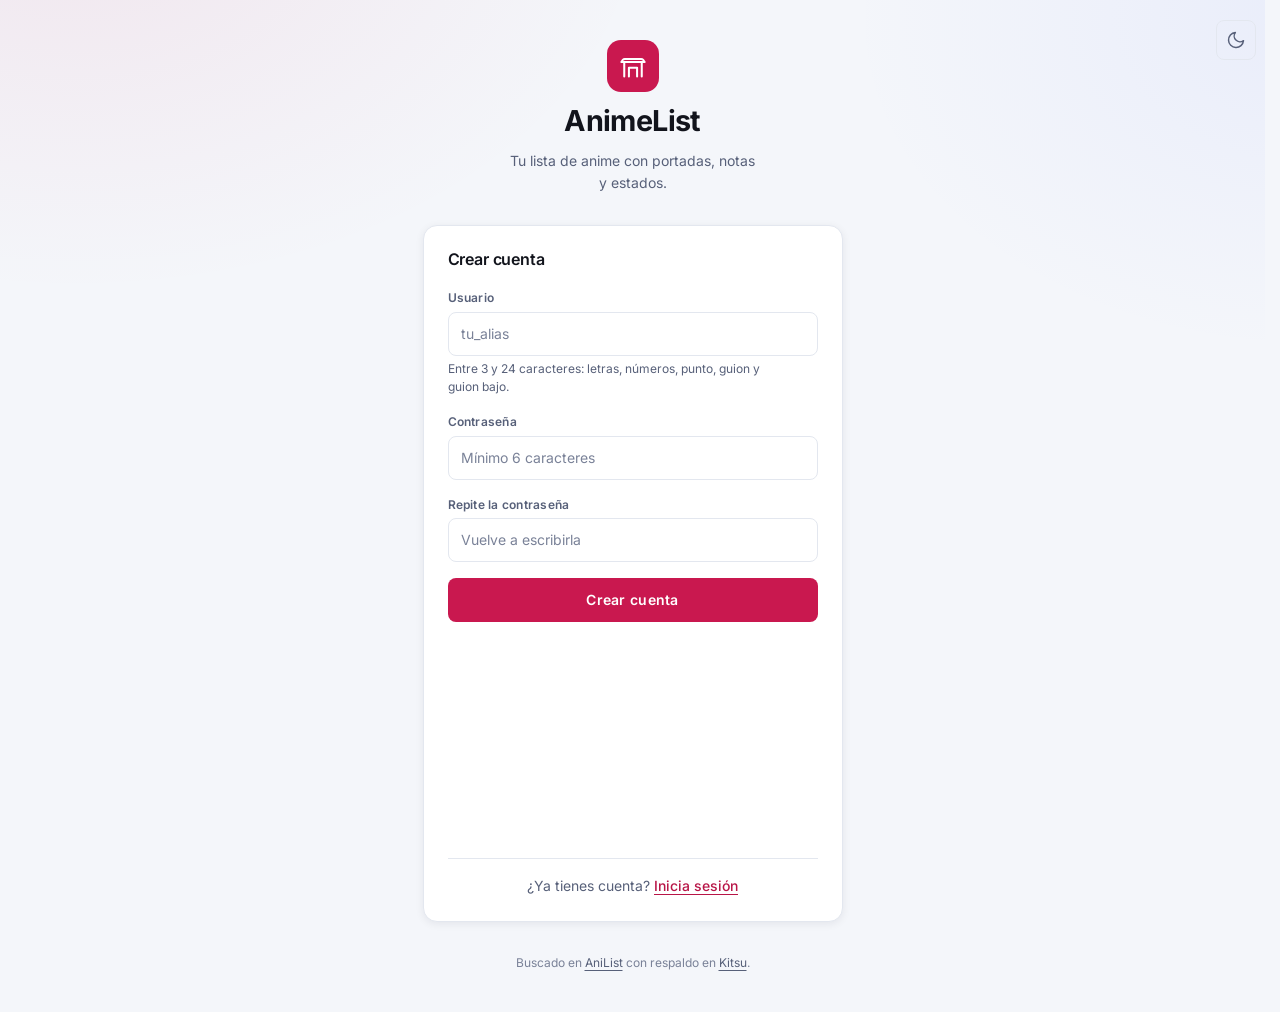
==== commit 6016da24: "Fondo de pagina, iconos SVG y tests Reorganiza el frontend y arregla el cambio de imagen de perfil. " ====
--- a/Frontend/dashboard.html
+++ b/Frontend/dashboard.html
@@ -4,134 +4,176 @@
     <meta charset="UTF-8">
     <meta name="viewport" content="width=device-width, initial-scale=1.0">
     <meta name="description" content="Gestiona tu lista de anime: añade, puntúa, filtra y busca portadas.">
-    <meta name="theme-color" content="#0b0b12">
+    <meta name="theme-color" content="#0a0b10">
     <title>AnimeList · Mi lista</title>
     <link rel="icon" href="favicon.svg" type="image/svg+xml">
-  <link rel="stylesheet" href="style.css">
+    <link rel="preload" href="fonts/inter-var.woff2" as="font" type="font/woff2" crossorigin>
+    <link rel="stylesheet" href="css/tokens.css">
+    <link rel="stylesheet" href="css/base.css">
+    <link rel="stylesheet" href="css/components.css">
+    <link rel="stylesheet" href="css/dashboard.css">
     <script>
+        // El tema se aplica antes de pintar para que no haya parpadeo. Va
+        // en linea a proposito: un modulo bloquearia el primer dibujado.
         try {
             var saved = JSON.parse(localStorage.getItem('animelist_settings') || '{}').theme;
             document.documentElement.dataset.theme = saved ||
                 (matchMedia('(prefers-color-scheme: light)').matches ? 'light' : 'dark');
-        } catch (e) { /* tema por defecto */ }
+        } catch (e) { /* se queda el tema por defecto */ }
     </script>
 </head>
 <body>
     <a href="#contenido" class="skip-link">Saltar al contenido principal</a>
 
-    <header class="app-header">
+    <header class="app-header" id="app-header">
         <img id="profile-banner" class="app-header__banner" alt="" hidden>
         <div class="app-shell app-header__inner">
             <a class="brand" href="dashboard.html">
-                <span class="brand__mark" aria-hidden="true">⛩️</span>
+                <span class="brand__mark" aria-hidden="true"><i data-icon="torii"></i></span>
                 <span class="brand__name">AnimeList</span>
             </a>
 
-            <div class="app-header__user">
-                <img id="user-avatar" class="avatar" alt="" hidden>
-                <span class="app-header__greeting">Hola, <strong id="user-display">…</strong></span>
-            </div>
-
             <div class="app-header__actions">
-                <span id="offline-badge" class="badge badge--offline" hidden>Sin conexión</span>
+                <span id="offline-badge" class="badge badge--offline" hidden>
+                    <i data-icon="wifi-off" class="icon--sm"></i>
+                    <span id="offline-text">Sin conexión</span>
+                </span>
+
                 <button id="btn-theme" class="icon-btn" type="button" aria-pressed="false">
-                    <span class="theme-icon" aria-hidden="true"></span>
+                    <i data-icon="sun"></i>
                     <span class="sr-only">Cambiar tema</span>
                 </button>
-                <button id="btn-profile" class="btn btn--ghost btn--sm" type="button">Mi perfil</button>
-                <button id="btn-logout" class="btn btn--ghost btn--sm" type="button">Salir</button>
+
+                <div class="dropdown" id="user-menu">
+                    <button class="avatar-btn" id="btn-user" type="button"
+                            aria-haspopup="menu" aria-expanded="false" aria-controls="user-menu-panel">
+                        <img id="user-avatar" class="avatar" alt="" hidden>
+                        <span id="avatar-fallback" class="avatar avatar--placeholder" aria-hidden="true"></span>
+                        <span class="sr-only">Abrir menú de usuario</span>
+                    </button>
+
+                    <div class="dropdown__panel" id="user-menu-panel" role="menu" hidden>
+                        <div class="dropdown__head">
+                            <p class="dropdown__name" id="menu-name">…</p>
+                            <p class="dropdown__meta" id="menu-username"></p>
+                        </div>
+                        <button class="dropdown__item" id="btn-profile" type="button" role="menuitem">
+                            <i data-icon="user" class="icon--sm"></i> Mi perfil
+                        </button>
+                        <div class="dropdown__sep" role="separator"></div>
+                        <button class="dropdown__item dropdown__item--danger" id="btn-logout" type="button" role="menuitem">
+                            <i data-icon="log-out" class="icon--sm"></i> Salir
+                        </button>
+                    </div>
+                </div>
             </div>
         </div>
     </header>
 
     <main id="contenido" class="app-shell app-main">
         <section class="stats" aria-label="Resumen de tu lista">
-            <article class="stat">
-                <span class="stat__value" id="stat-total">–</span>
-                <span class="stat__label">En tu lista</span>
-            </article>
-            <article class="stat">
-                <span class="stat__value" id="stat-completed">–</span>
-                <span class="stat__label">Completados</span>
-            </article>
-            <article class="stat">
-                <span class="stat__value" id="stat-average">–</span>
-                <span class="stat__label">Nota media</span>
-            </article>
-            <article class="stat">
-                <span class="stat__value" id="stat-episodes">–</span>
-                <span class="stat__label">Episodios</span>
-            </article>
+            <div class="stats__figures">
+                <div class="stat">
+                    <span class="stat__value" id="stat-total">–</span>
+                    <span class="stat__label">En tu lista</span>
+                </div>
+                <div class="stat">
+                    <span class="stat__value" id="stat-completed">–</span>
+                    <span class="stat__label">Completados</span>
+                </div>
+                <div class="stat">
+                    <span class="stat__value" id="stat-average">–</span>
+                    <span class="stat__label">Nota media</span>
+                </div>
+                <div class="stat">
+                    <span class="stat__value" id="stat-episodes">–</span>
+                    <span class="stat__label">Episodios</span>
+                </div>
+            </div>
+
+            <div class="distribution">
+                <p class="distribution__title">Reparto por estado</p>
+                <div id="distribution-rows"></div>
+            </div>
         </section>
 
-        <section class="panel add-panel" aria-labelledby="add-title">
-            <div class="panel__head">
-                <h2 class="panel__title" id="add-title">Añadir anime</h2>
-                <button id="btn-open-search" class="btn btn--ghost btn--sm" type="button">
-                    <span aria-hidden="true">🔍</span> Buscar en AniList
-                </button>
-            </div>
-
-            <form id="form-anime" class="form-grid" novalidate>
-                <div class="field field--cover">
-                    <span class="field__label">Portada</span>
-                    <div class="cover-preview" id="cover-preview">
-                        <span class="cover-preview__empty" aria-hidden="true">🎞️</span>
-                    </div>
-                </div>
-
-                <div class="field field--grow">
-                    <label for="anime-title">Título</label>
-                    <input id="anime-title" name="title" type="text" maxlength="200"
-                           placeholder="Ej. Shingeki no Kyojin" autocomplete="off" required>
-                    <div id="autocomplete" class="autocomplete" role="listbox" aria-label="Sugerencias" hidden></div>
-                </div>
-
-                <div class="field">
-                    <label for="anime-rating">Nota</label>
-                    <input id="anime-rating" name="rating" type="number" min="1" max="10" step="1"
-                           placeholder="8" required>
-                </div>
-
-                <div class="field">
-                    <label for="anime-status">Estado</label>
-                    <select id="anime-status" name="status">
-                        <option value="Pendiente">Pendiente</option>
-                        <option value="Viendo">Viendo</option>
-                        <option value="Completado">Completado</option>
-                        <option value="Abandonado">Abandonado</option>
-                    </select>
-                </div>
-
-                <div class="field">
-                    <label for="anime-episodes">Episodios</label>
-                    <input id="anime-episodes" name="episodes" type="text" inputmode="numeric"
-                           placeholder="?">
-                </div>
-
-                <div class="field field--wide">
-                    <label for="anime-synopsis">Sinopsis</label>
-                    <textarea id="anime-synopsis" name="synopsis" rows="3" maxlength="2000"
-                              placeholder="Se rellena sola al buscar, o escríbela tú."></textarea>
-                </div>
-
-                <div class="field field--wide form-actions">
-                    <button class="btn btn--primary" type="submit">Guardar en mi lista</button>
-                    <button class="btn btn--ghost" type="reset">Limpiar</button>
-                    <p class="form-status" id="form-status" role="status" aria-live="polite"></p>
-                </div>
-            </form>
+        <section class="panel disclosure add-panel" id="add-panel" aria-labelledby="add-toggle">
+            <button class="disclosure__trigger" id="add-toggle" type="button"
+                    aria-expanded="false" aria-controls="add-body">
+                <span class="add-panel__head">
+                    <i data-icon="plus"></i>
+                    <span id="add-title">Añadir anime</span>
+                </span>
+                <i data-icon="chevron-down" class="disclosure__chevron"></i>
+            </button>
+
+            <div class="disclosure__panel" id="add-body">
+                <div class="disclosure__inner" id="add-body-inner">
+                    <form id="form-anime" class="form-grid" novalidate>
+                        <div class="field field--cover">
+                            <span class="field__label">Portada</span>
+                            <div class="cover-preview" id="cover-preview"></div>
+                        </div>
+
+                        <div class="field field--grow">
+                            <label for="anime-title">Título</label>
+                            <input id="anime-title" name="title" type="text" maxlength="200"
+                                   placeholder="Ej. Shingeki no Kyojin" autocomplete="off" required>
+                            <div id="autocomplete" class="autocomplete" role="listbox"
+                                 aria-label="Sugerencias" hidden></div>
+                        </div>
+
+                        <div class="field">
+                            <label for="anime-rating">Nota</label>
+                            <input id="anime-rating" name="rating" type="number" min="1" max="10" step="1"
+                                   placeholder="8" required>
+                        </div>
+
+                        <div class="field">
+                            <label for="anime-status">Estado</label>
+                            <select id="anime-status" name="status">
+                                <option value="Pendiente">Pendiente</option>
+                                <option value="Viendo">Viendo</option>
+                                <option value="Completado">Completado</option>
+                                <option value="Abandonado">Abandonado</option>
+                            </select>
+                        </div>
+
+                        <div class="field">
+                            <label for="anime-episodes">Episodios</label>
+                            <input id="anime-episodes" name="episodes" type="text" inputmode="numeric"
+                                   placeholder="?">
+                        </div>
+
+                        <div class="field field--wide">
+                            <label for="anime-synopsis">Sinopsis</label>
+                            <textarea id="anime-synopsis" name="synopsis" rows="3" maxlength="2000"
+                                      placeholder="Se rellena sola al buscar, o escríbela tú."></textarea>
+                        </div>
+
+                        <div class="field field--wide form-actions">
+                            <button class="btn btn--primary" type="submit">Guardar en mi lista</button>
+                            <button class="btn btn--ghost" type="reset">Limpiar</button>
+                            <p class="form-status" id="form-status" role="status" aria-live="polite"></p>
+                        </div>
+                    </form>
+                </div>
+            </div>
         </section>
 
         <section class="list-section" aria-labelledby="list-title">
             <div class="list-toolbar">
-                <h2 class="panel__title" id="list-title">
+                <h2 class="list-toolbar__title" id="list-title">
                     Mi lista <span class="count" id="list-count">0</span>
                 </h2>
 
                 <div class="list-toolbar__controls">
-                    <input id="filter-text" class="input-search" type="search"
-                           placeholder="Filtrar por título…" aria-label="Filtrar por título">
+                    <div class="input-search">
+                        <i data-icon="search" class="icon--sm"></i>
+                        <input id="filter-text" type="search"
+                               placeholder="Filtrar por título…" aria-label="Filtrar por título">
+                    </div>
+
                     <label class="sr-only" for="sort-by">Ordenar por</label>
                     <select id="sort-by" class="input-select">
                         <option value="updated">Añadidos recientes</option>
@@ -139,6 +181,27 @@
                         <option value="title">Título (A-Z)</option>
                         <option value="episodes">Más episodios</option>
                     </select>
+
+                    <div class="segmented" id="view-switch" role="group" aria-label="Modo de vista">
+                        <button class="segmented__btn" type="button" data-view="grid"
+                                aria-pressed="true" title="Vista de rejilla">
+                            <i data-icon="layout-grid" class="icon--sm"></i>
+                            <span class="sr-only">Vista de rejilla</span>
+                        </button>
+                        <button class="segmented__btn" type="button" data-view="list"
+                                aria-pressed="false" title="Vista de lista">
+                            <i data-icon="layout-list" class="icon--sm"></i>
+                            <span class="sr-only">Vista de lista</span>
+                        </button>
+                    </div>
+
+                    <button id="btn-export" class="btn btn--ghost btn--sm" type="button">
+                        <i data-icon="folder-open" class="icon--sm"></i> Exportar
+                    </button>
+
+                    <button id="btn-open-search" class="btn btn--primary btn--sm" type="button">
+                        <i data-icon="search" class="icon--sm"></i> Buscar en AniList
+                    </button>
                 </div>
             </div>
 
@@ -150,15 +213,25 @@
                 <button class="chip" type="button" data-status="Abandonado" aria-pressed="false">Abandonados</button>
             </div>
 
-            <div id="contenedor-animes" class="cards" role="list" aria-live="polite"></div>
+            <!-- `aria-live` va en el `#list-status` de abajo, no sobre la rejilla:
+                 anunciar el contenedor entero reabria a listas con cien fichas
+                 en cada pulsacion del filtro. -->
+            <div id="contenedor-animes" class="cards" role="list"></div>
 
             <div id="empty-state" class="empty-state" hidden>
-                <span class="empty-state__icon" aria-hidden="true">🗂</span>
+                <span class="empty-state__art" aria-hidden="true">
+                    <i data-icon="folder-open" class="icon--xl"></i>
+                </span>
                 <p class="empty-state__title" id="empty-title">Tu lista está vacía</p>
                 <p class="empty-state__text" id="empty-text">
-                    Busca un anime arriba y pulsa “Guardar en mi lista”.
+                    Busca un anime y guárdalo con su nota y su estado.
                 </p>
-            </div>
+                <button id="empty-action" class="btn btn--primary empty-state__action" type="button">
+                    <i data-icon="search" class="icon--sm"></i> Buscar anime
+                </button>
+            </div>
+
+            <p class="sr-only" id="list-status" role="status" aria-live="polite"></p>
         </section>
     </main>
 
@@ -166,13 +239,16 @@
         <div class="modal__head">
             <h2 class="modal__title" id="search-dialog-title">Buscar anime</h2>
             <button class="icon-btn" id="search-close" type="button" aria-label="Cerrar búsqueda">
-                <span aria-hidden="true">✕</span>
+                <i data-icon="close"></i>
             </button>
         </div>
 
         <div class="modal__search">
-            <input id="search-input" type="search" autocomplete="off" spellcheck="false"
-                   placeholder="Ej. Shingeki no Kyojin" aria-label="Término de búsqueda">
+            <div class="input-search">
+                <i data-icon="search" class="icon--sm"></i>
+                <input id="search-input" type="search" autocomplete="off" spellcheck="false"
+                       placeholder="Ej. Shingeki no Kyojin" aria-label="Término de búsqueda">
+            </div>
             <label class="switch">
                 <input id="search-adult" type="checkbox">
                 <span>Adultos</span>
@@ -194,7 +270,7 @@
             <div class="modal__head">
                 <h2 class="modal__title" id="profile-dialog-title">Mi perfil</h2>
                 <button class="icon-btn" id="profile-close" type="button" aria-label="Cerrar perfil">
-                    <span aria-hidden="true">✕</span>
+                    <i data-icon="close"></i>
                 </button>
             </div>
 
@@ -202,10 +278,12 @@
                 <div class="profile-row">
                     <div class="profile-row__preview profile-row__preview--banner">
                         <img id="profile-banner-preview" alt="" hidden>
-                        <span id="profile-banner-empty" class="profile-row__empty" aria-hidden="true">🖼️</span>
-                    </div>
-                    <label class="file-btn" for="profile-banner-file">
-                        <span>Cambiar banner</span>
+                        <span id="profile-banner-empty" class="profile-row__empty" aria-hidden="true">
+                            <i data-icon="image" class="icon--lg"></i>
+                        </span>
+                    </div>
+                    <label class="file-btn" id="profile-banner-label" for="profile-banner-file">
+                        <i data-icon="image-plus" class="icon--sm"></i> <span>Cambiar banner</span>
                         <input id="profile-banner-file" type="file" accept="image/png,image/jpeg"
                                class="sr-only">
                     </label>
@@ -220,10 +298,12 @@
                 <div class="profile-row">
                     <div class="profile-row__preview profile-row__preview--avatar">
                         <img id="profile-avatar" alt="" hidden>
-                        <span id="profile-avatar-empty" class="profile-row__empty" aria-hidden="true">👤</span>
-                    </div>
-                    <label class="file-btn" for="profile-avatar-file">
-                        <span>Cambiar foto</span>
+                        <span id="profile-avatar-empty" class="profile-row__empty" aria-hidden="true">
+                            <i data-icon="user" class="icon--lg"></i>
+                        </span>
+                    </div>
+                    <label class="file-btn" id="profile-avatar-label" for="profile-avatar-file">
+                        <i data-icon="image-plus" class="icon--sm"></i> <span>Cambiar foto</span>
                         <input id="profile-avatar-file" type="file" accept="image/png,image/jpeg"
                                class="sr-only">
                     </label>
@@ -233,13 +313,120 @@
                     <button id="profile-avatar-remove" class="btn btn--ghost btn--sm" type="button">
                         Quitar foto
                     </button>
+
+                    <!-- `details` y no un segundo boton: la opcion es menos
+                         usada que subir un fichero y asi el dialogo no crece.
+                         El backend ya aceptaba `avatar_url` (routes_auth.py)
+                         y `public_profile` lo devuelve, pero no habia campo. -->
+                    <details class="disclosure disclosure--native disclosure--compact profile-row__extra">
+                        <summary class="disclosure__trigger">
+                            <i data-icon="external-link" class="icon--sm"></i>
+                            <span>Usar una imagen de internet</span>
+                            <i data-icon="chevron-down" class="disclosure__chevron"></i>
+                        </summary>
+                        <div class="disclosure__panel">
+                            <div class="disclosure__inner">
+                                <div class="field">
+                                    <label for="profile-avatar-url">URL de la imagen</label>
+                                    <input id="profile-avatar-url" type="url"
+                                           placeholder="https://ejemplo.com/avatar.jpg"
+                                           autocomplete="off" spellcheck="false">
+                                    <p class="profile-row__hint">
+                                        Tiene que empezar por http o https. Si la rellenas, manda
+                                        sobre la foto subida.
+                                    </p>
+                                </div>
+                            </div>
+                        </div>
+                    </details>
+                </div>
+
+                <div class="profile-row">
+                    <div class="profile-row__preview profile-row__preview--background">
+                        <img id="profile-background" alt="" hidden>
+                        <span id="profile-background-empty" class="profile-row__empty" aria-hidden="true">
+                            <i data-icon="image" class="icon--lg"></i>
+                        </span>
+                    </div>
+                    <label class="file-btn" id="profile-background-label" for="profile-background-file">
+                        <i data-icon="image-plus" class="icon--sm"></i> <span>Cambiar fondo</span>
+                        <input id="profile-background-file" type="file" accept="image/png,image/jpeg"
+                               class="sr-only">
+                    </label>
+                    <p class="profile-row__hint">
+                        Se recorta a 1920×1080. <span id="profile-background-note" class="profile-row__pending"></span>
+                    </p>
+                    <button id="profile-background-remove" class="btn btn--ghost btn--sm" type="button">
+                        Quitar fondo
+                    </button>
+
+                    <details class="disclosure disclosure--native disclosure--compact profile-row__extra">
+                        <summary class="disclosure__trigger">
+                            <i data-icon="external-link" class="icon--sm"></i>
+                            <span>Usar una imagen de internet</span>
+                            <i data-icon="chevron-down" class="disclosure__chevron"></i>
+                        </summary>
+                        <div class="disclosure__panel">
+                            <div class="disclosure__inner">
+                                <div class="field">
+                                    <label for="profile-background-url">URL de la imagen</label>
+                                    <input id="profile-background-url" type="url"
+                                           placeholder="https://ejemplo.com/fondo.jpg"
+                                           autocomplete="off" spellcheck="false">
+                                    <p class="profile-row__hint">
+                                        Tiene que empezar por http o https. Si la rellenas, manda
+                                        sobre el fondo subido.
+                                    </p>
+                                </div>
+                            </div>
+                        </div>
+                    </details>
                 </div>
 
                 <div class="field">
-                    <label class="field__label" for="profile-name">Nombre visible</label>
-                    <input id="profile-name" class="input" type="text" maxlength="50"
+                    <label for="profile-name">Nombre visible</label>
+                    <input id="profile-name" type="text" maxlength="50"
                            autocomplete="nickname" placeholder="Cómo te ven tus amigos">
                 </div>
+
+                <!-- Un `<form>` dentro de `<form>` es HTML invalido, asi que
+                     esta seccion usa `<button type="button">` y su propio
+                     manejador en vez de su propio formulario. -->
+                <details class="disclosure disclosure--native disclosure--compact profile-extra"
+                         id="profile-password">
+                    <summary class="disclosure__trigger">
+                        <i data-icon="shield" class="icon--sm"></i>
+                        <span>Cambiar contraseña</span>
+                        <i data-icon="chevron-down" class="disclosure__chevron"></i>
+                    </summary>
+                    <div class="disclosure__panel">
+                        <div class="disclosure__inner">
+                            <div class="field">
+                                <label for="password-current">Contraseña actual</label>
+                                <input id="password-current" type="password" maxlength="128"
+                                       autocomplete="current-password">
+                            </div>
+                            <div class="field">
+                                <label for="password-new">Contraseña nueva</label>
+                                <input id="password-new" type="password" minlength="6" maxlength="128"
+                                       autocomplete="new-password">
+                                <p class="profile-row__hint">Mínimo 6 caracteres.</p>
+                            </div>
+                            <div class="field">
+                                <label for="password-repeat">Repite la nueva</label>
+                                <input id="password-repeat" type="password" minlength="6" maxlength="128"
+                                       autocomplete="new-password">
+                            </div>
+                            <div class="field form-actions">
+                                <button id="password-save" class="btn btn--ghost" type="button">
+                                    Cambiar contraseña
+                                </button>
+                                <p id="password-status" class="form-status" role="status"
+                                   aria-live="polite"></p>
+                            </div>
+                        </div>
+                    </div>
+                </details>
 
                 <p id="profile-status" class="form-status" role="status" aria-live="polite"></p>
             </div>
--- a/Frontend/css/tokens.css
+++ b/Frontend/css/tokens.css
@@ -0,0 +1,225 @@
+/* =============================================================
+   AnimeList · tokens de diseño
+   Único sitio donde vive la paleta, la escala y el movimiento.
+   Los dos temas están calibrados a mano: el claro no es un
+   intercambio de alfa del oscuro, porque así salía lavado.
+   ============================================================= */
+
+/* ---------- Tipografía ---------- */
+/* Escala modular con dos peldaños fluidos para la cabecera de las
+   páginas. Los tamaños fijos se evitan en `html` y `body` para que el
+   zoom del navegador no separe el diseño de su medida. */
+@font-face {
+    font-family: 'InterVar';
+    /* Subconjunto latino variable, pesos 100-900 en un solo fichero. */
+    src: url('../fonts/inter-var.woff2') format('woff2-variations'),
+        url('../fonts/inter-var.woff2') format('woff2');
+    font-weight: 100 900;
+    font-style: normal;
+    font-display: swap;
+    /* Solo se aplica al rango latino: evita descargar el fichero para
+       los caracteres que el navegador puede resolver con otra fuente. */
+    unicode-range: U+0000-00FF, U+0131, U+0152-0153, U+02BB-02BC, U+02C6,
+        U+02DA, U+02DC, U+0304, U+0308, U+0329, U+2000-206F, U+2074, U+20AC,
+        U+2122, U+2191, U+2193, U+2212, U+2215, U+FEFF, U+FFFD;
+}
+
+:root {
+    --font-sans: 'InterVar', system-ui, -apple-system, 'Segoe UI', sans-serif;
+
+    --text-2xs: .6875rem;   /* 11px · metadatos de insignia */
+    --text-xs: .75rem;      /* 12px · etiquetas y contadores */
+    --text-sm: .8125rem;    /* 13px · pie de tarjeta, texto de apoyo */
+    --text-base: .875rem;   /* 14px · cuerpo de la interfaz densa */
+    --text-md: .9375rem;    /* 15px · cuerpo de lectura */
+    --text-lg: 1rem;        /* 16px · títulos de bloque */
+    --text-xl: clamp(1.15rem, .3vw + 1.05rem, 1.3rem);
+    --text-2xl: clamp(1.45rem, 1vw + 1.2rem, 1.8rem);
+    --text-3xl: clamp(1.9rem, 3vw + 1.15rem, 2.75rem);
+    --text-4xl: clamp(2.4rem, 5.5vw + 1.1rem, 4rem);
+    --text-5xl: clamp(2.6rem, 7vw + 1rem, 5rem);
+
+    /* Peso yTracking en escala, para no repetir números sueltos. */
+    --weight-regular: 400;
+    --weight-medium: 500;
+    --weight-semibold: 600;
+    --weight-bold: 700;
+
+    --tracking-tight: -.02em;
+    --tracking-snug: -.01em;
+    --tracking-wide: .02em;
+
+    /* ---------- Espaciado (base 4px) ---------- */
+    --space-1: .25rem;
+    --space-2: .5rem;
+    --space-3: .75rem;
+    --space-4: 1rem;
+    --space-5: 1.25rem;
+    --space-6: 1.5rem;
+    --space-7: 1.75rem;
+    --space-8: 2rem;
+    --space-10: 2.5rem;
+    --space-12: 3rem;
+    --space-16: 4rem;
+    --space-20: 5rem;
+
+    /* ---------- Radios ---------- */
+    --radius-xs: 6px;
+    --radius-sm: 8px;
+    --radius-md: 10px;
+    --radius-lg: 14px;
+    --radius-xl: 20px;
+    --radius-2xl: 28px;
+    --radius-pill: 999px;
+
+    /* ---------- Medidas ---------- */
+    --content-max: 1220px;
+    --content-narrow: 560px;
+    --reading-max: 68ch;
+    --header-height: 64px;
+
+    /* ---------- Movimiento ---------- */
+    --ease: cubic-bezier(.4, 0, .2, 1);
+    --ease-out: cubic-bezier(.2, .8, .3, 1);
+    /* `--dur-1`/`--dur-2` son los peldaños cortos que usan las transiciones
+       de color y sombra; `--dur` a secas se reserva para movimientos. */
+    --dur-1: 140ms;
+    --dur-2: 220ms;
+    --dur-fast: 110ms;
+    --dur: 180ms;
+    --dur-slow: 320ms;
+
+    /* ---------- Z ---------- */
+    --z-header: 50;
+    --z-popover: 70;
+    --z-modal: 90;
+    --z-toast: 120;
+    --z-skip: 200;
+
+    /* ---------- Estado de los animes ---------- */
+    /* Los cuatro nombres vienen del backend; el modificador de CSS es
+       `.badge--<status>`, así que estos tokens son el unico sitio donde
+       se decide el color de cada estado. */
+    --status-pendiente: #5aa9ff;
+    --status-viendo: #ffb84d;
+    --status-completado: #35d07f;
+    --status-abandonado: #7b8194;
+
+    --star: #ffc53d;
+
+    /* ---------- Acento ---------- */
+    /* El acento va en dos tonos para los degradados de la portada. */
+    --accent-2: #7c8cff;
+    /* Fondo translúcido del acento, para iconos sobre superficie neutra. */
+    --accent-subtle: var(--accent-soft);
+    /* Halo del color de marca para fondos. */
+    --accent-glow: var(--glow-1);
+    /* Vidrio de la cabecera. Hereda de la superficie flotante para que el
+       tema claro y el oscuro salgan del mismo sitio. */
+    --glass-bg: var(--float-bg);
+}
+
+/* =============================================================
+   Tema oscuro (por defecto)
+   ============================================================= */
+:root,
+[data-theme='dark'] {
+    color-scheme: dark;
+
+    --bg: #0a0b10;
+    --surface-1: #14161f;
+    --surface-2: #1c1f2a;
+    --surface-3: #262a38;
+    --input-bg: #101219;
+
+    --text: #eceef5;
+    --text-muted: #99a0b3;
+    --text-subtle: #6a7183;
+
+    --border: #262a36;
+    --border-strong: #39404f;
+
+    /* El rosa de marca sobre fondo oscuro necesita tinta oscura encima:
+       el blanco solo daba 2.6:1. */
+    --accent: #ff4d7d;
+    --accent-hover: #ff6b93;
+    --accent-ink: #2a0012;
+    --accent-soft: rgba(255, 77, 125, .14);
+
+    --success: #35d07f;
+    --danger: #ff6369;
+    --warning: #ffb84d;
+
+    --shadow-xs: 0 1px 2px rgba(0, 0, 0, .3);
+    --shadow-sm: 0 2px 8px rgba(0, 0, 0, .34);
+    --shadow-md: 0 10px 28px rgba(0, 0, 0, .42);
+    --shadow-lg: 0 24px 64px rgba(0, 0, 0, .58);
+    --shadow-xl: 0 40px 100px rgba(0, 0, 0, .62);
+
+    /* Fondo de las superficies translucidas (cabecera, modales, avisos).
+       El alto alfa es lo que hace que el desenfoque se lea como cristal. */
+    --float-bg: rgba(18, 20, 28, .74);
+    --float-border: rgba(255, 255, 255, .09);
+    --blur: saturate(160%) blur(20px);
+
+    /* Halos de fondo. Dos, muy apagados: dan profundidad sin convertirse
+       en el protagonista de la pagina. */
+    --glow-1: rgba(255, 77, 125, .10);
+    --glow-2: rgba(92, 118, 255, .10);
+}
+
+/* =============================================================
+   Tema claro
+   ============================================================= */
+[data-theme='light'] {
+    color-scheme: light;
+
+    --bg: #f4f6fa;
+    --surface-1: #ffffff;
+    --surface-2: #ffffff;
+    --surface-3: #f0f3f8;
+    --input-bg: #ffffff;
+
+    --text: #12141c;
+    --text-muted: #576079;
+    --text-subtle: #7a8298;
+
+    --border: #e3e7ef;
+    --border-strong: #c9cfdd;
+
+    /* Sobre blanco, `--accent` se oscurece para llegar a AA con texto
+       blanco encima; el rosa de marca vive en `--accent-ink-text`
+       para los casos donde el acento va como texto. */
+    --accent: #c9184f;
+    --accent-hover: #a71341;
+    --accent-ink: #ffffff;
+    --accent-soft: rgba(201, 24, 79, .09);
+    --accent-text: #b81547;
+
+    --success: #0d7a41;
+    --danger: #cc2634;
+    --warning: #8a5a00;
+
+    --shadow-xs: 0 1px 2px rgba(16, 18, 36, .05);
+    --shadow-sm: 0 2px 8px rgba(16, 18, 36, .07);
+    --shadow-md: 0 10px 30px rgba(16, 18, 36, .11);
+    --shadow-lg: 0 24px 56px rgba(16, 18, 36, .14);
+    --shadow-xl: 0 40px 90px rgba(16, 18, 36, .18);
+
+    --float-bg: rgba(255, 255, 255, .78);
+    --float-border: rgba(16, 18, 36, .09);
+    --blur: saturate(180%) blur(20px);
+
+    --glow-1: rgba(201, 24, 79, .07);
+    --glow-2: rgba(92, 118, 255, .07);
+
+    --status-pendiente: #0b62c4;
+    --status-viendo: #8f5600;
+    --status-completado: #0c7a42;
+    --status-abandonado: #5b6070;
+}
+
+/* En modo oscuro el texto de acento no necesita token propio. */
+[data-theme='dark'] {
+    --accent-text: var(--accent);
+}
--- a/Frontend/css/base.css
+++ b/Frontend/css/base.css
@@ -0,0 +1,399 @@
+/* =============================================================
+   AnimeList · base
+   Reinicio, tipografía, accesibilidad y primitivas de formulario.
+   ============================================================= */
+
+*, *::before, *::after { box-sizing: border-box; }
+
+* { margin: 0; }
+
+/* El atributo `hidden` solo aplica `display: none` desde la hoja del
+   navegador, y cualquier regla del autor con `display` lo pisa.
+   `!important` es lo que devuelve el atributo el mando. */
+[hidden] { display: none !important; }
+
+html {
+    -webkit-text-size-adjust: 100%;
+    scroll-behavior: smooth;
+    /* Reserva el hueco de la barra de scroll para que el ancho del
+       contenido no salte al aparecer o desaparecer en paginas largas. */
+    scrollbar-gutter: stable;
+}
+
+body {
+    min-height: 100vh;
+    font-family: var(--font-sans);
+    /* 16px en `html`, cuerpo algo menor: el panel es denso y a 16px
+       todo se siente enorme. El zoom del navegador sigue mandando. */
+    font-size: var(--text-md);
+    line-height: 1.55;
+    font-feature-settings: 'cv11' 1, 'ss01' 1;
+    -webkit-font-smoothing: antialiased;
+    -moz-osx-font-smoothing: grayscale;
+    color: var(--text);
+    background-color: var(--bg);
+    background-image:
+        radial-gradient(60rem 40rem at 6% -10%, var(--glow-1), transparent 60%),
+        radial-gradient(50rem 36rem at 104% 2%, var(--glow-2), transparent 58%);
+    background-attachment: fixed;
+    background-repeat: no-repeat;
+}
+
+img, svg, video { display: block; max-width: 100%; }
+
+button, input, select, textarea { font: inherit; color: inherit; }
+
+h1, h2, h3, h4 {
+    line-height: 1.18;
+    letter-spacing: var(--tracking-tight);
+    text-wrap: balance;
+}
+
+p { text-wrap: pretty; }
+
+a { color: var(--accent-text); text-underline-offset: 3px; }
+a:hover { color: var(--accent-hover); }
+
+/* ---------- Foco ---------- */
+:focus-visible {
+    outline: 2px solid var(--accent);
+    outline-offset: 2px;
+    border-radius: var(--radius-xs);
+}
+
+/* Teclado, no raton: el anillo aparece al tabular, no al pinchar. */
+:focus:not(:focus-visible) { outline: none; }
+
+/* ---------- Utilidades de accesibilidad ---------- */
+.sr-only {
+    position: absolute;
+    width: 1px; height: 1px;
+    padding: 0; margin: -1px;
+    overflow: hidden;
+    clip-path: inset(50%);
+    white-space: nowrap;
+}
+
+.skip-link {
+    position: fixed;
+    top: -100px;
+    left: var(--space-4);
+    z-index: var(--z-skip);
+    padding: var(--space-3) var(--space-5);
+    background: var(--accent);
+    color: var(--accent-ink);
+    border-radius: 0 0 var(--radius-sm) var(--radius-sm);
+    text-decoration: none;
+    font-weight: var(--weight-semibold);
+    transition: top var(--dur) var(--ease);
+}
+
+.skip-link:focus { top: 0; color: var(--accent-ink); }
+
+/* ---------- Contenedor ---------- */
+.app-shell {
+    width: 100%;
+    max-width: var(--content-max);
+    margin-inline: auto;
+    padding-inline: clamp(var(--space-4), 4vw, var(--space-8));
+}
+
+.app-shell--narrow { max-width: var(--content-narrow); }
+
+/* =============================================================
+   Transicion de tema
+
+   Poner una `transition` permanente sobre `body` haria que TODO
+   (cada hover, cada foco) se moviese al aplicar el tema. En su lugar
+   se marca `html` durante el cambio y solo entonces se transiciona.
+   ============================================================= */
+.is-theme-switching,
+.is-theme-switching body,
+.is-theme-switching .panel,
+.is-theme-switching .card,
+.is-theme-switching .stat,
+.is-theme-switching .btn,
+.is-theme-switching .icon-btn,
+.is-theme-switching .chip,
+.is-theme-switching .input,
+.is-theme-switching .modal,
+.is-theme-switching .toast,
+.is-theme-switching .dropdown {
+    transition:
+        background-color var(--dur-slow) var(--ease),
+        border-color var(--dur-slow) var(--ease),
+        color var(--dur-slow) var(--ease),
+        box-shadow var(--dur-slow) var(--ease) !important;
+}
+
+/* =============================================================
+   Iconos
+   `currentColor` en los trazos: un solo SVG vale para cualquier color
+   de texto y cualquier estado.
+   ============================================================= */
+.icon {
+    flex: none;
+    width: 20px;
+    height: 20px;
+    fill: none;
+    stroke: currentColor;
+    stroke-width: 1.75;
+    stroke-linecap: round;
+    stroke-linejoin: round;
+}
+
+.icon--sm { width: 16px; height: 16px; stroke-width: 2; }
+.icon--lg { width: 24px; height: 24px; }
+.icon--xl { width: 32px; height: 32px; stroke-width: 1.5; }
+
+/* =============================================================
+   Botones
+   ============================================================= */
+.btn {
+    --btn-bg: var(--surface-2);
+    --btn-ink: var(--text);
+    display: inline-flex;
+    align-items: center;
+    justify-content: center;
+    gap: var(--space-2);
+    min-height: 44px;
+    padding: var(--space-2) var(--space-4);
+    border: 1px solid var(--border);
+    border-radius: var(--radius-sm);
+    background: var(--btn-bg);
+    color: var(--btn-ink);
+    font-size: var(--text-base);
+    font-weight: var(--weight-semibold);
+    letter-spacing: var(--tracking-wide);
+    white-space: nowrap;
+    cursor: pointer;
+    transition:
+        background-color var(--dur) var(--ease),
+        border-color var(--dur) var(--ease),
+        color var(--dur) var(--ease),
+        box-shadow var(--dur) var(--ease),
+        transform var(--dur-fast) var(--ease);
+}
+
+.btn:hover {
+    background: var(--surface-3);
+    border-color: var(--border-strong);
+}
+
+/* Un desplazamiento de 1px da respuesta sin que el boton parezca flotante. */
+.btn:active { transform: translateY(1px); }
+
+.btn--primary {
+    --btn-bg: var(--accent);
+    --btn-ink: var(--accent-ink);
+    border-color: transparent;
+}
+
+.btn--primary:hover { --btn-bg: var(--accent-hover); }
+
+.btn--danger { --btn-bg: var(--danger); --btn-ink: #fff; border-color: transparent; }
+[data-theme='light'] .btn--danger { --btn-ink: #fff; }
+.btn--danger:hover { filter: brightness(1.08); }
+
+.btn--ghost { --btn-bg: transparent; --btn-ink: var(--text-muted); }
+.btn--ghost:hover { --btn-bg: var(--surface-3); --btn-ink: var(--text); }
+
+.btn--sm { min-height: 36px; padding: var(--space-1) var(--space-3); font-size: var(--text-sm); }
+.btn--lg { min-height: 50px; padding: var(--space-3) var(--space-6); font-size: var(--text-md); }
+.btn--block { width: 100%; }
+
+.btn[disabled],
+.btn[aria-busy='true'] {
+    opacity: .55;
+    cursor: progress;
+    transform: none;
+}
+
+.btn[disabled]:not([aria-busy='true']) { cursor: not-allowed; }
+
+/* ---------- Boton de icono ---------- */
+.icon-btn {
+    display: inline-grid;
+    place-items: center;
+    width: 40px;
+    height: 40px;
+    flex: none;
+    padding: 0;
+    border: 1px solid var(--border);
+    border-radius: var(--radius-sm);
+    background: transparent;
+    color: var(--text-muted);
+    cursor: pointer;
+    transition:
+        background-color var(--dur) var(--ease),
+        border-color var(--dur) var(--ease),
+        color var(--dur) var(--ease),
+        transform var(--dur-fast) var(--ease);
+}
+
+.icon-btn:hover {
+    background: var(--surface-3);
+    border-color: var(--border-strong);
+    color: var(--text);
+}
+
+.icon-btn:active { transform: translateY(1px); }
+
+.icon-btn--danger:hover {
+    background: color-mix(in srgb, var(--danger) 12%, transparent);
+    border-color: var(--danger);
+    color: var(--danger);
+}
+
+.icon-btn--sm { width: 34px; height: 34px; }
+
+/* =============================================================
+   Campos
+   ============================================================= */
+input, select, textarea {
+    width: 100%;
+    min-height: 44px;
+    padding: var(--space-2) var(--space-3);
+    border: 1px solid var(--border);
+    border-radius: var(--radius-sm);
+    background: var(--input-bg);
+    color: var(--text);
+    font-size: var(--text-base);
+    transition:
+        border-color var(--dur) var(--ease),
+        box-shadow var(--dur) var(--ease),
+        background-color var(--dur) var(--ease);
+}
+
+textarea { min-height: 88px; resize: vertical; line-height: 1.5; }
+
+select {
+    appearance: none;
+    padding-right: var(--space-8);
+    /* Flecha propia en `currentColor`: el triangulo con bordes se ve
+       distinto en cada navegador y no se recolorea con el tema. */
+    background-image: url("data:image/svg+xml,%3Csvg xmlns='http://www.w3.org/2000/svg' viewBox='0 0 24 24' fill='none' stroke='%23888' stroke-width='2' stroke-linecap='round' stroke-linejoin='round'%3E%3Cpath d='m6 9 6 6 6-6'/%3E%3C/svg%3E");
+    background-position: right var(--space-3) center;
+    background-size: 16px;
+    background-repeat: no-repeat;
+    cursor: pointer;
+}
+
+input::placeholder, textarea::placeholder {
+    color: var(--text-subtle);
+}
+
+input:focus, select:focus, textarea:focus {
+    outline: none;
+    border-color: var(--accent);
+    box-shadow: 0 0 0 3px var(--accent-soft);
+}
+
+input[type='search']::-webkit-search-cancel-button { cursor: pointer; }
+
+/* ---------- Estructura de campo ---------- */
+.field {
+    display: flex;
+    flex-direction: column;
+    gap: var(--space-1);
+    min-width: 0;
+}
+
+.field--grow { flex: 1 1 260px; position: relative; }
+.field--wide { grid-column: 1 / -1; }
+
+label, .field__label {
+    font-size: var(--text-xs);
+    font-weight: var(--weight-semibold);
+    color: var(--text-muted);
+    letter-spacing: var(--tracking-wide);
+}
+
+.field__hint { font-size: var(--text-xs); color: var(--text-muted); }
+
+.form-stack { display: flex; flex-direction: column; gap: var(--space-4); }
+
+.form-grid {
+    display: grid;
+    grid-template-columns: repeat(auto-fit, minmax(170px, 1fr));
+    gap: var(--space-4);
+    align-items: start;
+}
+
+.form-actions {
+    display: flex;
+    flex-wrap: wrap;
+    align-items: center;
+    gap: var(--space-3);
+}
+
+/* ---------- Estado del formulario ---------- */
+.form-status {
+    flex: 1 1 200px;
+    min-height: 1.4em;
+    font-size: var(--text-sm);
+    font-weight: var(--weight-medium);
+}
+
+.form-status.is-error { color: var(--danger); }
+.form-status.is-success { color: var(--success); }
+
+/* ---------- Interruptor ---------- */
+.switch {
+    display: inline-flex;
+    align-items: center;
+    gap: var(--space-2);
+    font-size: var(--text-sm);
+    color: var(--text-muted);
+    cursor: pointer;
+    white-space: nowrap;
+}
+
+.switch input {
+    width: 18px;
+    height: 18px;
+    min-height: 0;
+    accent-color: var(--accent);
+    cursor: pointer;
+}
+
+/* ---------- Cargador de un boton ---------- */
+.spinner {
+    width: 16px;
+    height: 16px;
+    border: 2px solid color-mix(in srgb, currentColor 25%, transparent);
+    border-top-color: currentColor;
+    border-radius: 50%;
+    animation: spin .7s linear infinite;
+}
+
+@keyframes spin { to { transform: rotate(360deg); } }
+
+/* =============================================================
+   Preferencias del usuario
+   ============================================================= */
+@media (prefers-reduced-motion: reduce) {
+    html { scroll-behavior: auto; }
+
+    *, *::before, *::after {
+        animation-duration: .001ms !important;
+        animation-iteration-count: 1 !important;
+        transition-duration: .001ms !important;
+        transition-delay: 0ms !important;
+    }
+
+    .btn:hover, .btn:active,
+    .icon-btn:hover, .icon-btn:active { transform: none; }
+}
+
+/* El desenfoque tambien es movimiento: se apaga. */
+@media (prefers-reduced-transparency: reduce) {
+    :root, [data-theme='light'] { --blur: none; }
+}
+
+@media (prefers-contrast: more) {
+    :root, [data-theme='light'] {
+        --border: var(--border-strong);
+        --text-muted: var(--text);
+    }
+}
--- a/Frontend/css/components.css
+++ b/Frontend/css/components.css
@@ -0,0 +1,653 @@
+/* =============================================================
+   AnimeList · componentes
+   Piezas reutilizables por mas de una pantalla.
+   ============================================================= */
+
+/* =============================================================
+   Marca
+   ============================================================= */
+.brand {
+    display: inline-flex;
+    align-items: center;
+    gap: var(--space-3);
+    color: var(--text);
+    text-decoration: none;
+    font-weight: var(--weight-bold);
+    letter-spacing: var(--tracking-snug);
+}
+
+.brand:hover { color: var(--text); }
+
+/* El bloque de color es el logo: un torii sobre el color de marca. */
+.brand__mark {
+    display: inline-grid;
+    place-items: center;
+    width: 34px;
+    height: 34px;
+    flex: none;
+    border-radius: var(--radius-sm);
+    background: var(--accent);
+    color: var(--accent-ink);
+}
+
+.brand__mark .icon { width: 19px; height: 19px; }
+
+.brand__name { font-size: var(--text-md); }
+
+/* =============================================================
+   Superficies
+   ============================================================= */
+.panel {
+    border: 1px solid var(--border);
+    border-radius: var(--radius-lg);
+    background: var(--surface-1);
+    box-shadow: var(--shadow-sm);
+}
+
+.panel--pad { padding: clamp(var(--space-5), 3vw, var(--space-6)); }
+
+.panel__head {
+    display: flex;
+    flex-wrap: wrap;
+    gap: var(--space-3);
+    align-items: center;
+    justify-content: space-between;
+    margin-bottom: var(--space-5);
+}
+
+.panel__title {
+    font-size: var(--text-lg);
+    font-weight: var(--weight-semibold);
+    letter-spacing: var(--tracking-snug);
+}
+
+/* =============================================================
+   Insignias
+   ============================================================= */
+.badge {
+    display: inline-flex;
+    align-items: center;
+    gap: var(--space-1);
+    padding: var(--space-1) var(--space-2);
+    border: 1px solid var(--border);
+    border-radius: var(--radius-pill);
+    background: var(--surface-2);
+    color: var(--text-muted);
+    font-size: var(--text-2xs);
+    font-weight: var(--weight-semibold);
+    letter-spacing: var(--tracking-wide);
+    white-space: nowrap;
+}
+
+/* El color de cada estado sale de los tokens, no de un selector por
+   estado: asi el mismo nombre sirve en insignia, filo y barra. */
+.badge--Pendiente { color: var(--status-pendiente); border-color: color-mix(in srgb, currentColor 35%, transparent); background: color-mix(in srgb, currentColor 12%, transparent); }
+.badge--Viendo { color: var(--status-viendo); border-color: color-mix(in srgb, currentColor 35%, transparent); background: color-mix(in srgb, currentColor 12%, transparent); }
+.badge--Completado { color: var(--status-completado); border-color: color-mix(in srgb, currentColor 35%, transparent); background: color-mix(in srgb, currentColor 12%, transparent); }
+.badge--Abandonado { color: var(--status-abandonado); border-color: color-mix(in srgb, currentColor 35%, transparent); background: color-mix(in srgb, currentColor 12%, transparent); }
+
+.badge--offline { color: var(--status-viendo); }
+.badge--pending { color: var(--accent); }
+
+/* Punto de estado: mas discreto que una insignia entera para marcar
+   la tarjeta sin robarle el sitio a la portada. */
+.status-dot {
+    width: 8px;
+    height: 8px;
+    flex: none;
+    border-radius: 50%;
+    background: currentColor;
+}
+
+.badge--dot { gap: var(--space-2); padding-inline: var(--space-3); }
+
+/* =============================================================
+   Etiquetas (generos)
+   ============================================================= */
+.tag {
+    padding: var(--space-1) var(--space-2);
+    border-radius: var(--radius-xs);
+    background: var(--surface-3);
+    color: var(--text-muted);
+    font-size: var(--text-2xs);
+    font-weight: var(--weight-medium);
+    white-space: nowrap;
+}
+
+/* =============================================================
+   Filtros por estado
+   ============================================================= */
+.chips {
+    display: flex;
+    flex-wrap: wrap;
+    gap: var(--space-2);
+}
+
+.chip {
+    display: inline-flex;
+    align-items: center;
+    gap: var(--space-2);
+    min-height: 36px;
+    padding: var(--space-1) var(--space-3);
+    border: 1px solid var(--border);
+    border-radius: var(--radius-pill);
+    background: transparent;
+    color: var(--text-muted);
+    font-size: var(--text-sm);
+    font-weight: var(--weight-medium);
+    cursor: pointer;
+    transition:
+        background-color var(--dur) var(--ease),
+        border-color var(--dur) var(--ease),
+        color var(--dur) var(--ease);
+}
+
+.chip:hover { border-color: var(--border-strong); color: var(--text); }
+
+.chip[aria-pressed='true'] {
+    border-color: transparent;
+    background: var(--accent);
+    color: var(--accent-ink);
+}
+
+.chip__count {
+    font-size: var(--text-2xs);
+    font-variant-numeric: tabular-nums;
+    opacity: .75;
+}
+
+/* =============================================================
+   Conmutador segmentado (vista rejilla / lista)
+   ============================================================= */
+.segmented {
+    display: inline-flex;
+    gap: 2px;
+    padding: 3px;
+    border: 1px solid var(--border);
+    border-radius: var(--radius-sm);
+    background: var(--surface-3);
+}
+
+.segmented__btn {
+    display: inline-grid;
+    place-items: center;
+    width: 34px;
+    height: 30px;
+    padding: 0;
+    border: 0;
+    border-radius: var(--radius-xs);
+    background: transparent;
+    color: var(--text-subtle);
+    cursor: pointer;
+    transition: background-color var(--dur) var(--ease), color var(--dur) var(--ease);
+}
+
+.segmented__btn:hover { color: var(--text); }
+
+.segmented__btn[aria-pressed='true'] {
+    background: var(--surface-1);
+    color: var(--text);
+    box-shadow: var(--shadow-xs);
+}
+
+/* =============================================================
+   Campo de busqueda con icono
+   ============================================================= */
+.input-search {
+    position: relative;
+    display: flex;
+    align-items: center;
+}
+
+.input-search .icon {
+    position: absolute;
+    left: var(--space-3);
+    color: var(--text-subtle);
+    pointer-events: none;
+}
+
+.input-search input {
+    padding-left: calc(var(--space-3) * 2 + 20px);
+}
+
+.input-select { width: auto; min-width: 170px; }
+
+/* =============================================================
+   Rankings de AniList
+   ============================================================= */
+.rank-list { display: flex; flex-wrap: wrap; gap: var(--space-1); }
+
+.rank-badge {
+    display: inline-flex;
+    align-items: center;
+    gap: var(--space-1);
+    padding: 1px var(--space-2);
+    border: 1px solid var(--border);
+    border-radius: var(--radius-pill);
+    background: var(--surface-2);
+    color: var(--text-muted);
+    font-size: var(--text-2xs);
+    line-height: 1.6;
+    cursor: help;
+}
+
+.rank-badge__num {
+    font-weight: var(--weight-bold);
+    color: var(--accent-text);
+    font-variant-numeric: tabular-nums;
+}
+
+.rank-badge__label { white-space: nowrap; }
+
+.rank-note {
+    font-size: var(--text-2xs);
+    color: var(--text-subtle);
+}
+
+/* En ficha de resultados la insignia se comprime y solo se ve el numero;
+   la etiqueta completa sigue en el `title`. */
+.rank-list--tile { gap: var(--space-1); }
+.rank-list--tile .rank-badge { padding: 1px var(--space-1); }
+
+@media (max-width: 560px) {
+    .rank-list--tile .rank-badge__label {
+        position: absolute;
+        width: 1px; height: 1px;
+        padding: 0; margin: -1px;
+        overflow: hidden;
+        clip-path: inset(50%);
+        white-space: nowrap;
+    }
+}
+
+/* =============================================================
+   Autocompletado
+   ============================================================= */
+.autocomplete {
+    position: absolute;
+    z-index: var(--z-popover);
+    top: calc(100% + var(--space-1));
+    left: 0;
+    width: 100%;
+    max-height: 300px;
+    overflow-y: auto;
+    padding: var(--space-1);
+    border: 1px solid var(--border-strong);
+    border-radius: var(--radius-md);
+    background: var(--float-bg);
+    backdrop-filter: var(--blur);
+    -webkit-backdrop-filter: var(--blur);
+    box-shadow: var(--shadow-md);
+}
+
+.autocomplete__item {
+    display: flex;
+    align-items: center;
+    gap: var(--space-3);
+    width: 100%;
+    padding: var(--space-2);
+    border: 0;
+    border-radius: var(--radius-sm);
+    background: transparent;
+    text-align: left;
+    cursor: pointer;
+}
+
+.autocomplete__item:hover,
+.autocomplete__item.is-active { background: var(--accent-soft); }
+
+.autocomplete__item img {
+    width: 32px;
+    height: 46px;
+    flex: none;
+    object-fit: cover;
+    border-radius: var(--radius-xs);
+    background: var(--surface-3);
+}
+
+.autocomplete__title {
+    display: block;
+    font-size: var(--text-sm);
+    font-weight: var(--weight-semibold);
+}
+
+.autocomplete__year {
+    display: block;
+    font-size: var(--text-xs);
+    color: var(--text-muted);
+}
+
+/* =============================================================
+   Modales
+   ============================================================= */
+.modal {
+    width: min(780px, calc(100vw - var(--space-8)));
+    max-height: min(88vh, 800px);
+    padding: 0;
+    border: 1px solid var(--float-border);
+    border-radius: var(--radius-xl);
+    background: var(--float-bg);
+    backdrop-filter: var(--blur);
+    -webkit-backdrop-filter: var(--blur);
+    color: var(--text);
+    box-shadow: var(--shadow-lg);
+    overflow: hidden;
+}
+
+.modal::backdrop {
+    background: rgba(6, 7, 12, .58);
+    backdrop-filter: blur(4px);
+    -webkit-backdrop-filter: blur(4px);
+}
+
+.modal[open] { animation: modal-in var(--dur-slow) var(--ease-out); }
+
+@keyframes modal-in {
+    from { opacity: 0; transform: translateY(12px) scale(.985); }
+    to { opacity: 1; transform: none; }
+}
+
+.modal--confirm { width: min(420px, calc(100vw - var(--space-8))); }
+
+.modal__head {
+    display: flex;
+    align-items: center;
+    justify-content: space-between;
+    gap: var(--space-4);
+    padding: var(--space-4) var(--space-5);
+    border-bottom: 1px solid var(--border);
+}
+
+.modal__title { font-size: var(--text-lg); font-weight: var(--weight-semibold); }
+.modal__panel { padding: var(--space-6); display: flex; flex-direction: column; gap: var(--space-3); }
+.modal__text { color: var(--text-muted); }
+.modal__actions { display: flex; justify-content: flex-end; gap: var(--space-2); }
+
+.modal__search {
+    display: flex;
+    flex-wrap: wrap;
+    gap: var(--space-3);
+    align-items: center;
+    padding: var(--space-4) var(--space-5) var(--space-2);
+}
+
+.modal__search input { flex: 1 1 240px; }
+
+.modal__status {
+    min-height: 1.3em;
+    padding: var(--space-1) var(--space-5);
+    font-size: var(--text-sm);
+    color: var(--text-muted);
+}
+
+.modal__status.is-error { color: var(--danger); }
+
+.modal__foot {
+    display: flex;
+    flex-wrap: wrap;
+    gap: var(--space-3);
+    align-items: center;
+    justify-content: space-between;
+    padding: var(--space-3) var(--space-5);
+    border-top: 1px solid var(--border);
+}
+
+.modal__hint { font-size: var(--text-xs); color: var(--text-subtle); }
+
+/* =============================================================
+   Resultados de busqueda
+   ============================================================= */
+.search-results {
+    display: grid;
+    grid-template-columns: repeat(auto-fill, minmax(148px, 1fr));
+    gap: var(--space-3);
+    padding: var(--space-3) var(--space-5) var(--space-5);
+    overflow-y: auto;
+    max-height: 58vh;
+}
+
+.search-tile {
+    display: flex;
+    flex-direction: column;
+    gap: var(--space-2);
+    padding: var(--space-1);
+    border: 1px solid transparent;
+    border-radius: var(--radius-md);
+    background: transparent;
+    text-align: left;
+    cursor: pointer;
+    transition: background-color var(--dur) var(--ease), border-color var(--dur) var(--ease);
+}
+
+.search-tile:hover,
+.search-tile.is-active {
+    border-color: var(--accent);
+    background: var(--accent-soft);
+}
+
+.search-tile img {
+    width: 100%;
+    aspect-ratio: 2 / 3;
+    object-fit: cover;
+    border-radius: var(--radius-sm);
+    background: var(--surface-3);
+}
+
+.search-tile__title {
+    display: -webkit-box;
+    -webkit-line-clamp: 2;
+    -webkit-box-orient: vertical;
+    overflow: hidden;
+    padding-inline: var(--space-2);
+    font-size: var(--text-sm);
+    font-weight: var(--weight-semibold);
+    line-height: 1.35;
+}
+
+.search-tile__meta {
+    padding-inline: var(--space-2);
+    font-size: var(--text-2xs);
+    color: var(--text-muted);
+}
+
+/* =============================================================
+   Portada de reserva
+   Se usa en tarjetas, resultados y formulario cuando no hay imagen.
+   ============================================================= */
+.cover-empty {
+    display: grid;
+    place-items: center;
+    width: 100%;
+    height: 100%;
+    background: linear-gradient(150deg, var(--surface-2), var(--surface-3));
+    color: var(--text-subtle);
+}
+
+.cover-empty__letter {
+    font-size: 2.4rem;
+    font-weight: var(--weight-bold);
+    letter-spacing: var(--tracking-tight);
+    opacity: .55;
+}
+
+/* =============================================================
+   Estado vacio
+   ============================================================= */
+.empty-state {
+    display: flex;
+    flex-direction: column;
+    align-items: center;
+    gap: var(--space-2);
+    padding: var(--space-12) var(--space-4);
+    border: 1px dashed var(--border-strong);
+    border-radius: var(--radius-lg);
+    text-align: center;
+}
+
+.empty-state__art {
+    display: grid;
+    place-items: center;
+    width: 84px;
+    height: 84px;
+    margin-bottom: var(--space-2);
+    border-radius: var(--radius-xl);
+    background: var(--accent-soft);
+    color: var(--accent-text);
+}
+
+.empty-state__title { font-size: var(--text-lg); font-weight: var(--weight-semibold); }
+.empty-state__text { max-width: var(--reading-max); color: var(--text-muted); font-size: var(--text-base); }
+.empty-state__action { margin-top: var(--space-3); }
+
+/* =============================================================
+   Esqueleto de carga
+   ============================================================= */
+.skeleton {
+    border-radius: var(--radius-md);
+    background: linear-gradient(100deg, var(--surface-2) 30%, var(--surface-3) 50%, var(--surface-2) 70%);
+    background-size: 220% 100%;
+    animation: shimmer 1.4s linear infinite;
+}
+
+@keyframes shimmer {
+    from { background-position: 140% 0; }
+    to { background-position: -40% 0; }
+}
+
+.skeleton--card {
+    aspect-ratio: 2 / 3.4;
+    border: 1px solid var(--border);
+}
+
+/* =============================================================
+   Menú desplegable
+   ============================================================= */
+.dropdown {
+    position: relative;
+}
+
+.dropdown__panel {
+    position: absolute;
+    top: calc(100% + var(--space-2));
+    right: 0;
+    z-index: var(--z-popover);
+    min-width: 200px;
+    padding: var(--space-1);
+    border: 1px solid var(--float-border);
+    border-radius: var(--radius-md);
+    background: var(--float-bg);
+    backdrop-filter: var(--blur);
+    -webkit-backdrop-filter: var(--blur);
+    box-shadow: var(--shadow-md);
+    animation: dropdown-in var(--dur) var(--ease-out);
+}
+
+@keyframes dropdown-in {
+    from { opacity: 0; transform: translateY(-6px); }
+    to { opacity: 1; transform: none; }
+}
+
+.dropdown__head {
+    padding: var(--space-2) var(--space-3);
+    border-bottom: 1px solid var(--border);
+    margin-bottom: var(--space-1);
+}
+
+.dropdown__name {
+    font-size: var(--text-sm);
+    font-weight: var(--weight-semibold);
+}
+
+.dropdown__meta {
+    font-size: var(--text-2xs);
+    color: var(--text-subtle);
+    overflow-wrap: anywhere;
+}
+
+.dropdown__item {
+    display: flex;
+    align-items: center;
+    gap: var(--space-3);
+    width: 100%;
+    padding: var(--space-2) var(--space-3);
+    border: 0;
+    border-radius: var(--radius-sm);
+    background: transparent;
+    color: var(--text);
+    font-size: var(--text-base);
+    font-weight: var(--weight-medium);
+    text-align: left;
+    cursor: pointer;
+    transition: background-color var(--dur) var(--ease);
+}
+
+.dropdown__item:hover { background: var(--surface-3); }
+.dropdown__item--danger { color: var(--danger); }
+.dropdown__item--danger:hover { background: color-mix(in srgb, var(--danger) 12%, transparent); }
+
+.dropdown__sep {
+    height: 1px;
+    margin: var(--space-1) 0;
+    background: var(--border);
+}
+
+/* =============================================================
+   Avisos
+   ============================================================= */
+.toasts {
+    position: fixed;
+    right: clamp(var(--space-4), 3vw, var(--space-8));
+    bottom: clamp(var(--space-4), 3vw, var(--space-8));
+    z-index: var(--z-toast);
+    display: flex;
+    flex-direction: column;
+    gap: var(--space-2);
+    max-width: min(400px, calc(100vw - var(--space-8)));
+}
+
+.toast {
+    display: flex;
+    align-items: center;
+    gap: var(--space-3);
+    padding: var(--space-3) var(--space-4);
+    border: 1px solid var(--float-border);
+    border-left: 3px solid var(--accent);
+    border-radius: var(--radius-sm);
+    background: var(--float-bg);
+    backdrop-filter: var(--blur);
+    -webkit-backdrop-filter: var(--blur);
+    box-shadow: var(--shadow-md);
+    font-size: var(--text-base);
+    animation: toast-in var(--dur-slow) var(--ease-out);
+}
+
+.toast--success { border-left-color: var(--success); }
+.toast--error { border-left-color: var(--danger); }
+.toast--info { border-left-color: var(--accent); }
+
+.toast__text { flex: 1; }
+
+.toast__action {
+    min-height: 30px;
+    padding: var(--space-1) var(--space-2);
+    border: 1px solid var(--border);
+    border-radius: var(--radius-xs);
+    background: transparent;
+    color: var(--accent-text);
+    font-size: var(--text-sm);
+    font-weight: var(--weight-semibold);
+    cursor: pointer;
+}
+
+.toast__action:hover { background: var(--accent-soft); }
+
+.toast.is-leaving { animation: toast-out var(--dur) var(--ease) forwards; }
+
+@keyframes toast-in {
+    from { opacity: 0; transform: translateY(10px); }
+    to { opacity: 1; transform: none; }
+}
+
+@keyframes toast-out {
+    to { opacity: 0; transform: translateX(16px); }
+}
--- a/Frontend/css/dashboard.css
+++ b/Frontend/css/dashboard.css
@@ -0,0 +1,802 @@
+/* =============================================================
+   AnimeList · panel de usuario
+   Cabecera, resumen, formulario plegable, barra de filtros,
+   tarjetas en rejilla y en lista, y el diálogo de perfil.
+   ============================================================= */
+
+/* =============================================================
+   Cabecera
+   ============================================================= */
+.app-header {
+    position: sticky;
+    top: 0;
+    z-index: var(--z-header);
+    border-bottom: 1px solid var(--float-border);
+    background: var(--float-bg);
+    backdrop-filter: var(--blur);
+    -webkit-backdrop-filter: var(--blur);
+}
+
+/* El banner va detrás del contenido pero DELANTE del fondo: por eso la
+   cabecera pierde su fondo opaco mientras hay banner y el contenido sube
+   a z-index 2. Tres niveles: banner (0) -> velo (1) -> barra (2). */
+.app-header.has-banner {
+    background: transparent;
+    backdrop-filter: none;
+    -webkit-backdrop-filter: none;
+}
+
+.app-header__banner {
+    position: absolute;
+    inset: 0;
+    width: 100%;
+    height: 100%;
+    object-fit: cover;
+    object-position: center 26%;
+    z-index: 0;
+    pointer-events: none;
+}
+
+.app-header.has-banner::after {
+    content: '';
+    position: absolute;
+    inset: 0;
+    z-index: 1;
+    background: linear-gradient(
+        to right,
+        color-mix(in srgb, var(--float-bg) 92%, transparent),
+        color-mix(in srgb, var(--float-bg) 70%, transparent)
+    );
+}
+
+.app-header__inner {
+    position: relative;
+    z-index: 2;
+    display: flex;
+    gap: var(--space-4);
+    align-items: center;
+    justify-content: space-between;
+    min-height: var(--header-height);
+}
+
+/* La marca vive en components.css: la usan la portada, el acceso y el panel,
+   y cada una carga un subconjunto distinto de hojas. Aqui solo esta el
+   ajuste que depende del ancho de la cabecera del panel. */
+
+.app-header__actions {
+    display: flex;
+    align-items: center;
+    gap: var(--space-2);
+}
+
+/* ---------- Avatar ---------- */
+.avatar {
+    width: 34px;
+    height: 34px;
+    flex: none;
+    border: 1px solid var(--border);
+    border-radius: 50%;
+    object-fit: cover;
+}
+
+.avatar--placeholder {
+    display: grid;
+    place-items: center;
+    background: var(--accent-soft);
+    color: var(--accent-text);
+}
+
+/* Boton que hace de avatar y abre el menu de usuario. */
+.avatar-btn {
+    display: grid;
+    place-items: center;
+    width: 38px;
+    height: 38px;
+    padding: 0;
+    border: 1px solid transparent;
+    border-radius: 50%;
+    background: transparent;
+    cursor: pointer;
+    transition: border-color var(--dur) var(--ease), background-color var(--dur) var(--ease);
+}
+
+.avatar-btn:hover { border-color: var(--border-strong); background: var(--surface-3); }
+
+/* El botón es un grid de 38px y los dos avatares miden 34px. Si los dos llegaran
+   a estar visibles, sin esto caerían en dos filas implícitas y desbordarían el
+   círculo. En la misma celda se solapan, que es lo que corresponde: solo hay un
+   avatar, lo que decide el JS es cuál de los dos nodos se ve. */
+.avatar-btn > .avatar { grid-area: 1 / 1; }
+
+/* =============================================================
+   Contenido
+   ============================================================= */
+.app-main {
+    display: flex;
+    flex-direction: column;
+    gap: var(--space-8);
+    padding-block: var(--space-6) var(--space-16);
+}
+
+.list-section {
+    display: flex;
+    flex-direction: column;
+    gap: var(--space-4);
+    /* Anclas que no queden escondidas bajo la cabecera pegajosa. */
+    scroll-margin-top: calc(var(--header-height) + var(--space-4));
+}
+
+/* =============================================================
+   Resumen con reparto por estado
+   ============================================================= */
+.stats {
+    display: grid;
+    grid-template-columns: minmax(150px, .8fr) 2fr;
+    gap: var(--space-4);
+    align-items: stretch;
+}
+
+@media (max-width: 860px) {
+    .stats { grid-template-columns: 1fr; }
+}
+
+.stats__figures {
+    display: grid;
+    grid-template-columns: repeat(3, 1fr);
+    gap: var(--space-4);
+    padding: var(--space-5);
+    border: 1px solid var(--border);
+    border-radius: var(--radius-lg);
+    background: var(--surface-1);
+    box-shadow: var(--shadow-sm);
+}
+
+.stat { display: flex; flex-direction: column; gap: 2px; min-width: 0; }
+.stat + .stat { padding-left: var(--space-4); border-left: 1px solid var(--border); }
+
+.stat__value {
+    font-size: var(--text-2xl);
+    font-weight: var(--weight-bold);
+    letter-spacing: var(--tracking-tight);
+    line-height: 1.1;
+    font-variant-numeric: tabular-nums;
+}
+
+.stat__label {
+    font-size: var(--text-xs);
+    color: var(--text-muted);
+}
+
+/* ---------- Barras de reparto ---------- */
+.distribution {
+    display: flex;
+    flex-direction: column;
+    justify-content: center;
+    gap: var(--space-3);
+    padding: var(--space-5);
+    border: 1px solid var(--border);
+    border-radius: var(--radius-lg);
+    background: var(--surface-1);
+    box-shadow: var(--shadow-sm);
+}
+
+.distribution__title {
+    font-size: var(--text-xs);
+    font-weight: var(--weight-semibold);
+    letter-spacing: var(--tracking-wide);
+    color: var(--text-muted);
+}
+
+.distribution__row {
+    display: grid;
+    grid-template-columns: 92px 1fr 62px;
+    gap: var(--space-3);
+    align-items: center;
+}
+
+.distribution__name {
+    display: flex;
+    align-items: center;
+    gap: var(--space-2);
+    font-size: var(--text-sm);
+    color: var(--text-muted);
+}
+
+.distribution__track {
+    height: 8px;
+    border-radius: var(--radius-pill);
+    background: var(--surface-3);
+    overflow: hidden;
+}
+
+.distribution__fill {
+    height: 100%;
+    border-radius: var(--radius-pill);
+    background: currentColor;
+    transform-origin: left center;
+    animation: bar-in var(--dur-slow) var(--ease-out) backwards;
+}
+
+@keyframes bar-in {
+    from { transform: scaleX(0); }
+    to { transform: scaleX(1); }
+}
+
+.distribution__value {
+    font-size: var(--text-sm);
+    font-weight: var(--weight-semibold);
+    text-align: right;
+    font-variant-numeric: tabular-nums;
+}
+
+@media (max-width: 520px) {
+    .distribution__row { grid-template-columns: 74px 1fr 48px; }
+    .stats__figures { padding: var(--space-4); gap: var(--space-2); }
+    .stat + .stat { padding-left: var(--space-2); }
+}
+
+/* =============================================================
+   Formulario de añadir, plegable
+   ============================================================= */
+.disclosure { overflow: hidden; }
+
+.disclosure__trigger {
+    display: flex;
+    align-items: center;
+    justify-content: space-between;
+    gap: var(--space-3);
+    width: 100%;
+    padding: var(--space-4) var(--space-5);
+    border: 0;
+    background: transparent;
+    color: var(--text);
+    font-size: var(--text-lg);
+    font-weight: var(--weight-semibold);
+    letter-spacing: var(--tracking-snug);
+    text-align: left;
+    cursor: pointer;
+    transition: background-color var(--dur) var(--ease);
+}
+
+.disclosure__trigger:hover { background: var(--surface-2); }
+
+.disclosure__trigger .icon { color: var(--text-subtle); }
+.disclosure__trigger[aria-expanded='true'] .disclosure__chevron { transform: rotate(180deg); }
+.disclosure__chevron { transition: transform var(--dur) var(--ease); }
+
+/* `hidden` ya gana gracias al `!important` de base.css, pero el alto
+   animado necesita que el elemento exista en el flujo: se anima con
+   grid-template-rows 0fr -> 1fr. */
+.disclosure__panel {
+    display: grid;
+    grid-template-rows: 0fr;
+    transition: grid-template-rows var(--dur-slow) var(--ease);
+}
+
+.disclosure__panel.is-open { grid-template-rows: 1fr; }
+
+/* Variante plegada con `<details>` en lugar del boton con `aria-expanded`.
+   El plegado ya lo hace el navegador, asi que la animacion de alto con `0fr`
+   estorba y se anula. El disparador es un `<summary>`, que hay que limpiar del
+   triangulo por defecto de cada navegador. */
+.disclosure--native > summary { list-style: none; }
+.disclosure--native > summary::-webkit-details-marker { display: none; }
+.disclosure--native > summary .disclosure__trigger { list-style: none; }
+.disclosure--native .disclosure__panel { grid-template-rows: 1fr; transition: none; }
+.disclosure--native[open] > summary .disclosure__chevron { transform: rotate(180deg); }
+
+/* Dentro de un modal el padding de bloque del disparador deja el formulario
+   descuadrado: aqui el plegado es un extra, no la seccion principal. */
+.disclosure--compact > .disclosure__trigger {
+    padding: var(--space-2) 0;
+    font-size: var(--text-base);
+    font-weight: var(--weight-medium);
+}
+.disclosure--compact .disclosure__inner { padding-bottom: var(--space-2); }
+
+.disclosure__inner {
+    overflow: hidden;
+    min-height: 0;
+}
+
+.add-panel .form-grid { padding: 0 var(--space-5) var(--space-5); }
+
+.add-panel__head {
+    display: flex;
+    gap: var(--space-3);
+    align-items: center;
+}
+
+@media (prefers-reduced-motion: reduce) {
+    .disclosure__panel { transition: none; }
+}
+
+/* ---------- Vista previa de portada ---------- */
+.cover-preview {
+    display: grid;
+    place-items: center;
+    width: 100px;
+    aspect-ratio: 2 / 3;
+    border: 1px dashed var(--border-strong);
+    border-radius: var(--radius-sm);
+    background: var(--surface-3);
+    overflow: hidden;
+}
+
+.cover-preview img { width: 100%; height: 100%; object-fit: cover; }
+
+.cover-preview__empty { color: var(--text-subtle); }
+
+/* =============================================================
+   Barra de la lista
+   ============================================================= */
+.list-toolbar {
+    position: sticky;
+    top: calc(var(--header-height) + 1px);
+    z-index: 20;
+    display: flex;
+    flex-wrap: wrap;
+    gap: var(--space-3);
+    align-items: center;
+    justify-content: space-between;
+    margin-inline: calc(var(--space-4) * -1);
+    padding: var(--space-3) var(--space-4);
+    border: 1px solid var(--float-border);
+    border-radius: var(--radius-md);
+    background: var(--float-bg);
+    backdrop-filter: var(--blur);
+    -webkit-backdrop-filter: var(--blur);
+    box-shadow: var(--shadow-sm);
+}
+
+@media (min-width: 780px) {
+    .list-toolbar { margin-inline: 0; padding-inline: var(--space-2); background: transparent; border-color: transparent; box-shadow: none; backdrop-filter: none; -webkit-backdrop-filter: none; }
+}
+
+.list-toolbar__title {
+    display: flex;
+    align-items: center;
+    gap: var(--space-2);
+    font-size: var(--text-lg);
+    font-weight: var(--weight-semibold);
+    letter-spacing: var(--tracking-snug);
+}
+
+.count {
+    padding: 1px var(--space-2);
+    border-radius: var(--radius-pill);
+    background: var(--accent-soft);
+    color: var(--accent-text);
+    font-size: var(--text-xs);
+    font-weight: var(--weight-bold);
+    font-variant-numeric: tabular-nums;
+}
+
+.list-toolbar__controls {
+    display: flex;
+    flex-wrap: wrap;
+    gap: var(--space-2);
+    align-items: center;
+}
+
+/* =============================================================
+   Tarjetas · rejilla
+   ============================================================= */
+.cards {
+    display: grid;
+    grid-template-columns: repeat(auto-fill, minmax(190px, 1fr));
+    gap: var(--space-4);
+}
+
+/* `content-visibility` deja de pintar lo que no se ve: en listas largas
+   el salto de scroll deja de ir a trompicones. */
+.card {
+    content-visibility: auto;
+    contain-intrinsic-size: auto 420px;
+    display: flex;
+    flex-direction: column;
+    border: 1px solid var(--border);
+    border-radius: var(--radius-md);
+    background: var(--surface-1);
+    box-shadow: var(--shadow-xs);
+    overflow: hidden;
+    transition:
+        border-color var(--dur) var(--ease),
+        box-shadow var(--dur) var(--ease),
+        transform var(--dur) var(--ease);
+}
+
+.card:hover {
+    transform: translateY(-2px);
+    border-color: var(--border-strong);
+    box-shadow: var(--shadow-md);
+}
+
+.card--editing { border-color: var(--accent); }
+
+.card__cover {
+    position: relative;
+    aspect-ratio: 2 / 3;
+    background: var(--surface-3);
+    overflow: hidden;
+}
+
+/* Filo de 3 px del color del estado: marca la tarjeta sin tapar la portada
+   con una etiqueta flotante. */
+.card__cover::before {
+    content: '';
+    position: absolute;
+    inset: 0 0 auto;
+    height: 3px;
+    z-index: 2;
+    background: var(--status-color, var(--border-strong));
+}
+
+.card__cover img { width: 100%; height: 100%; object-fit: cover; }
+
+/* Oscurecido abajo para que la insignia se lea sobre cualquier portada. */
+.card__cover::after {
+    content: '';
+    position: absolute;
+    inset: 45% 0 0;
+    z-index: 1;
+    background: linear-gradient(to top, rgba(0, 0, 0, .5), transparent);
+    pointer-events: none;
+}
+
+.badge--cover {
+    position: absolute;
+    left: var(--space-2);
+    bottom: var(--space-2);
+    z-index: 2;
+}
+
+.card__body {
+    display: flex;
+    flex-direction: column;
+    gap: var(--space-1);
+    padding: var(--space-3) var(--space-3) var(--space-2);
+    flex: 1;
+}
+
+.card__title {
+    font-size: var(--text-base);
+    font-weight: var(--weight-semibold);
+    line-height: 1.35;
+    display: -webkit-box;
+    -webkit-line-clamp: 2;
+    -webkit-box-orient: vertical;
+    overflow: hidden;
+}
+
+.card__meta { font-size: var(--text-2xs); color: var(--text-muted); }
+
+.card__synopsis {
+    font-size: var(--text-sm);
+    color: var(--text-muted);
+    display: -webkit-box;
+    -webkit-line-clamp: 3;
+    -webkit-box-orient: vertical;
+    overflow: hidden;
+}
+
+.card__genres { display: flex; flex-wrap: wrap; gap: var(--space-1); margin-top: var(--space-1); }
+
+.card__foot {
+    display: flex;
+    align-items: center;
+    justify-content: space-between;
+    gap: var(--space-2);
+    padding: var(--space-2) var(--space-3) var(--space-3);
+    border-top: 1px solid var(--border);
+}
+
+/* Grupo de la izquierda (nota + episodios). `min-width: 0` para que el
+   episodios pueda encogerse en vez de empujar los botones fuera de la
+   tarjeta cuando el título es muy largo. */
+.card__foot-left {
+    display: flex;
+    align-items: baseline;
+    gap: var(--space-2);
+    min-width: 0;
+}
+
+.card__episodes {
+    font-size: var(--text-2xs);
+    color: var(--text-subtle);
+    white-space: nowrap;
+}
+
+.card__actions { display: flex; gap: var(--space-1); flex-shrink: 0; }
+
+/* ---------- Nota ---------- */
+.rating {
+    display: inline-flex;
+    align-items: center;
+    gap: var(--space-1);
+    font-size: var(--text-md);
+    font-weight: var(--weight-bold);
+    font-variant-numeric: tabular-nums;
+}
+
+/* El SVG de la estrella viene con `fill="currentColor"`, así que basta con
+   darle color. Poner también `stroke` aquí añadiría un contorno que el
+   propio icono no lleva. */
+.rating .icon { color: var(--star); }
+
+.rating__suffix { font-size: var(--text-2xs); font-weight: var(--weight-medium); color: var(--text-subtle); }
+
+.card__link {
+    display: inline-flex;
+    align-items: center;
+    gap: var(--space-1);
+    margin-top: var(--space-1);
+    font-size: var(--text-2xs);
+    color: var(--text-subtle);
+    text-decoration: none;
+}
+
+.card__link:hover { color: var(--accent-text); text-decoration: underline; }
+.card__link .icon { width: 13px; height: 13px; }
+
+/* ---------- Animacion de entrada ---------- */
+@keyframes card-in {
+    from { opacity: 0; transform: translateY(8px); }
+    to { opacity: 1; transform: none; }
+}
+
+/* El retardo lo pone `--i`, y el tope lo aplica quien genera las
+   tarjetas: mas alla de unas pocas, el escalonado se percibe como
+   retraso y no como ritmo. */
+.card--enter { animation: card-in var(--dur-slow) var(--ease-out) backwards; animation-delay: calc(var(--i, 0) * 24ms); }
+
+/* =============================================================
+   Tarjetas · lista
+   ============================================================= */
+.rows { display: flex; flex-direction: column; gap: var(--space-2); }
+
+.row {
+    content-visibility: auto;
+    contain-intrinsic-size: auto 108px;
+    display: grid;
+    grid-template-columns: 52px 1fr auto;
+    gap: var(--space-4);
+    align-items: center;
+    padding: var(--space-3);
+    border: 1px solid var(--border);
+    border-radius: var(--radius-md);
+    background: var(--surface-1);
+    box-shadow: var(--shadow-xs);
+    transition: border-color var(--dur) var(--ease), box-shadow var(--dur) var(--ease);
+}
+
+.row:hover { border-color: var(--border-strong); box-shadow: var(--shadow-sm); }
+.row--editing { grid-template-columns: 1fr; border-color: var(--accent); }
+
+.row__cover {
+    position: relative;
+    width: 52px;
+    aspect-ratio: 2 / 3;
+    border-radius: var(--radius-xs);
+    background: var(--surface-3);
+    overflow: hidden;
+}
+
+.row__cover img { width: 100%; height: 100%; object-fit: cover; }
+
+/* Punto de estado pegado a la portada. */
+.row__cover::before {
+    content: '';
+    position: absolute;
+    inset: 0 0 auto;
+    height: 3px;
+    background: var(--status-color, var(--border-strong));
+}
+
+.row__main { min-width: 0; }
+
+.row__head {
+    display: flex;
+    flex-wrap: wrap;
+    gap: var(--space-2);
+    align-items: baseline;
+}
+
+.row__title {
+    font-size: var(--text-md);
+    font-weight: var(--weight-semibold);
+    letter-spacing: var(--tracking-snug);
+}
+
+.row__meta { font-size: var(--text-xs); color: var(--text-muted); }
+.row__synopsis { margin-top: var(--space-1); font-size: var(--text-sm); color: var(--text-muted); }
+.row__genres { display: flex; flex-wrap: wrap; gap: var(--space-1); margin-top: var(--space-2); }
+
+.row__aside {
+    display: flex;
+    align-items: center;
+    gap: var(--space-3);
+}
+
+.row__link {
+    display: inline-grid;
+    place-items: center;
+    width: 32px;
+    height: 32px;
+    border-radius: var(--radius-xs);
+    color: var(--text-subtle);
+}
+
+.row__link:hover { color: var(--accent-text); background: var(--accent-soft); }
+
+@media (max-width: 620px) {
+    .row { grid-template-columns: 44px 1fr; gap: var(--space-3); }
+    .row__cover { width: 44px; }
+    .row__aside { grid-column: 1 / -1; justify-content: flex-end; }
+}
+
+/* =============================================================
+   Edicion dentro de la tarjeta
+   ============================================================= */
+.card-edit {
+    display: flex;
+    flex-direction: column;
+    gap: var(--space-3);
+    padding: var(--space-3);
+    border-top: 1px solid var(--border);
+    background: var(--surface-2);
+}
+
+.card-edit__row { display: grid; grid-template-columns: 1fr 1fr; gap: var(--space-2); }
+.card-edit__actions { display: flex; gap: var(--space-2); justify-content: flex-end; }
+
+.card-edit input, .card-edit select, .card-edit textarea {
+    min-height: 38px;
+    font-size: var(--text-sm);
+}
+
+.card-edit textarea { min-height: 68px; }
+.card-edit label { font-size: var(--text-2xs); }
+
+/* =============================================================
+   Vista previa en el diálogo de perfil
+   ============================================================= */
+.profile-row {
+    display: grid;
+    grid-template-columns: auto 1fr auto;
+    grid-template-areas: 'preview label remove' 'preview hint hint' 'extra extra extra';
+    align-items: center;
+    gap: var(--space-1) var(--space-3);
+    padding-bottom: var(--space-4);
+    border-bottom: 1px solid var(--border);
+}
+
+/* Antes la ultima fila de imagen se cerraba sin borde con
+   `.profile-row:last-of-type`. Al anadir la del fondo, esa regla dejo de aplicar
+   a nadie —`:last-of-type` compara con el ultimo `div` hermano, no con el ultimo
+   `.profile-row`, y ese `div` paso a ser el `.field` del nombre—. Las tres filas
+   llevan divisor ahora, y se queda a proposito: el de abajo ya no cierra el
+   bloque de imagen, sino que separa las imagenes del nombre y de la contrasena,
+   que es justo donde hacia falta un corte. */
+
+.profile-row__preview {
+    grid-area: preview;
+    display: grid;
+    place-items: center;
+    border: 1px solid var(--border-strong);
+    background: var(--surface-3);
+    overflow: hidden;
+}
+
+.profile-row__preview--banner { width: 168px; height: 46px; border-radius: var(--radius-sm); }
+.profile-row__preview--avatar { width: 56px; height: 56px; border-radius: 50%; }
+.profile-row__preview--background { width: 168px; height: 72px; border-radius: var(--radius-sm); }
+
+/* Fondo de pagina elegido en el perfil. Vive en `dashboard.css` y no en
+   `base.css` a proposito: la portada, el acceso y el login cargan `base.css` y
+   no deben heredarlo aunque `--page-bg` este puesto.
+
+   En `background-image` la PRIMERA capa es la de encima, asi que el velo va
+   primero y la foto al fondo del todo; los dos `--glow` se conservan en medio,
+   igual que sin fondo. El velo se tine con `var(--bg)`: en el tema oscuro sale
+   un oscurecido y en el claro un aclarado, que es lo que mantiene el texto
+   legible sobre cualquier foto sin taparla. Los `cover` de los extremos cubren
+   la foto con la ventana; los `auto` de los `--glow` los dejan como estaban. */
+body.has-page-bg {
+    background-image:
+        linear-gradient(
+            color-mix(in srgb, var(--bg) 70%, transparent),
+            color-mix(in srgb, var(--bg) 86%, transparent)
+        ),
+        radial-gradient(60rem 40rem at 6% -10%, var(--glow-1), transparent 60%),
+        radial-gradient(50rem 36rem at 104% 2%, var(--glow-2), transparent 58%),
+        var(--page-bg);
+    background-size: cover, auto, auto, cover;
+    background-position: center;
+    background-attachment: fixed;
+    background-repeat: no-repeat;
+}
+.profile-row__preview img { width: 100%; height: 100%; object-fit: cover; }
+.profile-row__empty { color: var(--text-subtle); }
+
+.profile-row .file-btn { grid-area: label; justify-self: start; }
+
+/* Los plegables y la seccion de contrasena ocupan toda la fila: el `grid-area`
+   nominado las habria dejado caer en una columna que no existe. */
+.profile-row__extra { grid-area: extra; }
+.profile-extra { margin-top: var(--space-4); padding-top: var(--space-4); border-top: 1px solid var(--border); }
+
+/* Boton de fichero atenuado cuando el formulario esta bloqueado. El `<input>`
+   ya no acepta nada porque esta `disabled`; esto es solo la pista visual. */
+.file-btn.is-disabled { opacity: .5; cursor: not-allowed; }
+.file-btn.is-disabled:hover { background: var(--surface-2); border-color: var(--border-strong); }
+.profile-row__hint { grid-area: hint; font-size: var(--text-xs); color: var(--text-muted); }
+.profile-row__pending { color: var(--accent-text); font-weight: var(--weight-medium); }
+.profile-row .btn--sm { grid-area: remove; }
+
+.file-btn {
+    display: inline-flex;
+    align-items: center;
+    gap: var(--space-2);
+    padding: var(--space-1) var(--space-3);
+    border: 1px solid var(--border-strong);
+    border-radius: var(--radius-sm);
+    background: var(--surface-2);
+    color: var(--text);
+    font-size: var(--text-sm);
+    font-weight: var(--weight-medium);
+    cursor: pointer;
+    transition: background-color var(--dur) var(--ease), border-color var(--dur) var(--ease);
+}
+
+.file-btn:hover { background: var(--accent-soft); border-color: var(--accent); }
+
+@media (max-width: 520px) {
+    .profile-row { grid-template-columns: auto 1fr; grid-template-areas: 'preview label' 'preview hint' 'remove remove' 'extra extra'; }
+    .profile-row .btn--sm { grid-area: remove; justify-self: start; margin-top: var(--space-2); }
+}
+
+/* =============================================================
+   Responsive
+   ============================================================= */
+@media (max-width: 640px) {
+    .cards { grid-template-columns: repeat(auto-fill, minmax(140px, 1fr)); gap: var(--space-3); }
+    .field--cover { grid-row: auto; }
+    .form-grid { grid-template-columns: 1fr; }
+    .search-results { grid-template-columns: repeat(auto-fill, minmax(122px, 1fr)); }
+    .toasts { left: clamp(var(--space-4), 3vw, var(--space-8)); max-width: none; }
+    .brand__name { display: none; }
+}
+
+/* =============================================================
+   Dialogo de perfil: panel con scroll y pie fijo
+   =============================================================
+   Este es el unico dialogo que crece sin limite: tres filas de imagen, el nombre
+   y la contrasena. `.modal` lleva `max-height` + `overflow: hidden`, asi que sin
+   esto el final se recortaba y `.modal__actions` —donde vive Guardar— se
+   quedaba fuera de la ventana sin ninguna forma de llegar a el. Con el fondo
+   anadido el dialogo pasa de ~580 a ~729px de contenido, y el tope es 88vh: en
+   un portatil de 768p el viewport es ~650px, con 100px de sobra que se perdian.
+
+   Ahora el panel scrollea y el pie se queda quieto.
+
+   Va acotado al `id` y no a `.modal` a proposito: el dialogo de busqueda ya se
+   regula solo con el `overflow-y` de `.search-results`, y tocar `.modal` en
+   general le cambiaria el comportamiento sin motivo.
+
+   El `[open]` es obligatorio: el UA stylesheet solo oculta los `<dialog>` con
+   `dialog:not([open])`, asi que un `display` sin ese atributo los dejaria
+   visibles siempre. */
+#profile-dialog[open] { display: flex; flex-direction: column; }
+
+/* El `<form>` es el hijo que tiene que encogerse; sin `min-height: 0` un item
+   flex no baja de su altura minima de contenido y el reparto de abajo no ocurre. */
+#profile-dialog > form { display: flex; flex-direction: column; min-height: 0; }
+
+#profile-dialog .modal__panel { flex: 1 1 auto; min-height: 0; overflow-y: auto; }
+
+/* `flex: none` para que los botones no se encojan ni repartan con el scroll, y el
+   padding para que el pie respire igual que el panel: `.modal__panel` trae
+   `--space-6` y el pie no traia nada, asi que los botones quedaban pegados al
+   borde del dialogo. */
+#profile-dialog .modal__actions { flex: none; padding: 0 var(--space-6) var(--space-6); }
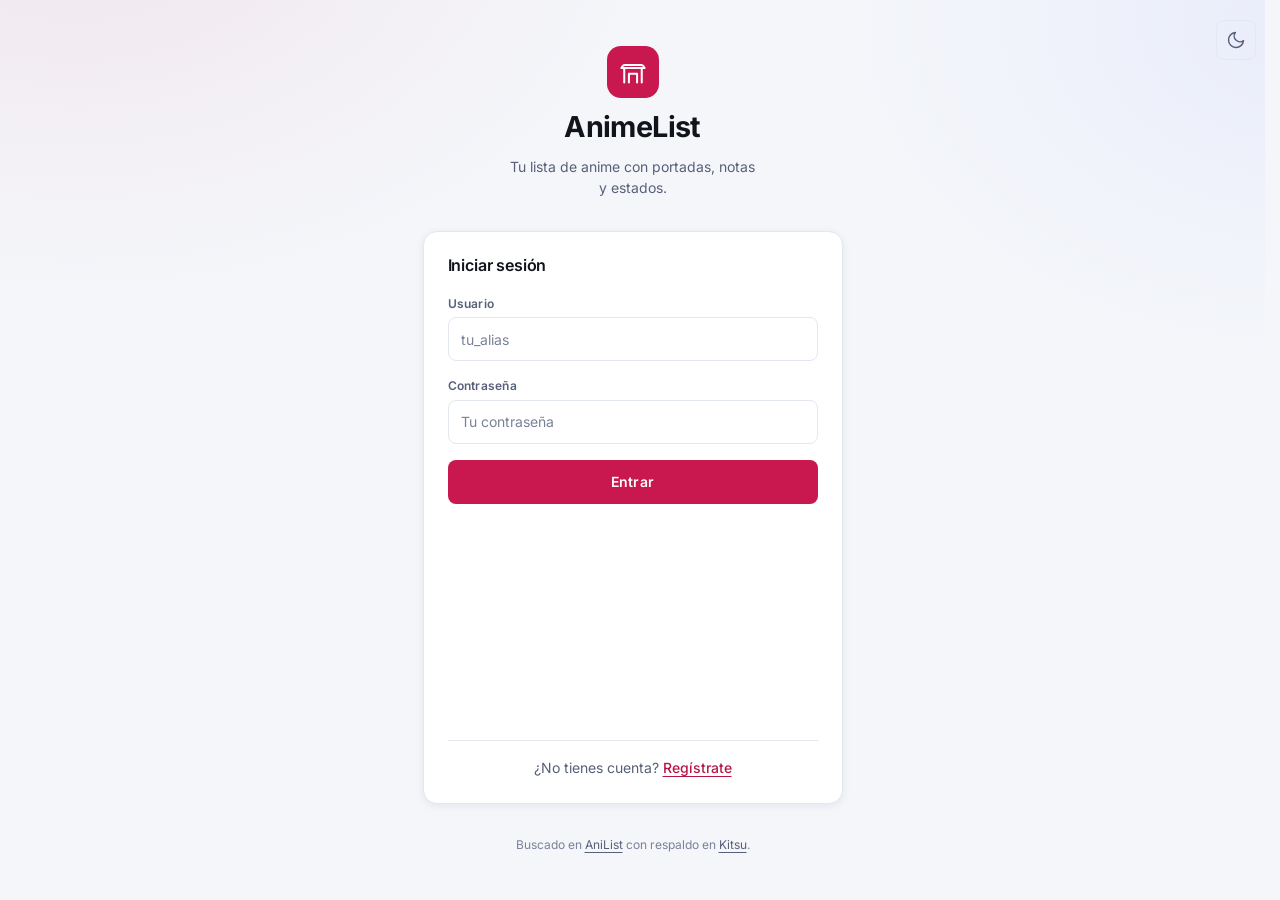
==== commit 5ba491e1: "Mejoras: cola offline robusta, correcciones UI y backend, tests añadidos" ====
--- a/Frontend/dashboard.html
+++ b/Frontend/dashboard.html
@@ -60,6 +60,25 @@
                         <button class="dropdown__item" id="btn-profile" type="button" role="menuitem">
                             <i data-icon="user" class="icon--sm"></i> Mi perfil
                         </button>
+
+                        <!-- Salta a la lista de cualquier cuenta. El `datalist`
+                             sugiere mientras se escribe, pero basta con teclear
+                             el nombre y dar a Enter. -->
+                        <form class="dropdown__form" id="view-user-form" role="search">
+                            <label class="sr-only" for="view-user-input">Ver la lista de un usuario</label>
+                            <div class="input-search">
+                                <i data-icon="search" class="icon--sm"></i>
+                                <input id="view-user-input" type="search" maxlength="24"
+                                       placeholder="Ver lista de…" autocomplete="off"
+                                       list="view-user-suggestions">
+                            </div>
+                            <datalist id="view-user-suggestions"></datalist>
+                        </form>
+
+                        <button class="dropdown__item" id="btn-admin" type="button" role="menuitem" hidden>
+                            <i data-icon="shield" class="icon--sm"></i> Administración
+                        </button>
+
                         <div class="dropdown__sep" role="separator"></div>
                         <button class="dropdown__item dropdown__item--danger" id="btn-logout" type="button" role="menuitem">
                             <i data-icon="log-out" class="icon--sm"></i> Salir
@@ -71,11 +90,23 @@
     </header>
 
     <main id="contenido" class="app-shell app-main">
-        <section class="stats" aria-label="Resumen de tu lista">
+        <!-- Solo se muestra en `dashboard.html?user=X`: avisa de que la lista de
+             abajo es de otra cuenta y que, por tanto, es de solo lectura. -->
+        <section class="view-banner" id="view-banner" hidden aria-label="Viendo la lista de otro usuario">
+            <div class="view-banner__text">
+                <p class="view-banner__title">Viendo la lista de <span id="view-banner-name">…</span></p>
+                <p class="view-banner__meta" id="view-banner-meta"></p>
+            </div>
+            <a class="btn btn--ghost btn--sm" href="dashboard.html">
+                <i data-icon="arrow-left" class="icon--sm"></i> Volver a mi lista
+            </a>
+        </section>
+
+        <section class="stats" id="stats-section" aria-label="Resumen de tu lista">
             <div class="stats__figures">
                 <div class="stat">
                     <span class="stat__value" id="stat-total">–</span>
-                    <span class="stat__label">En tu lista</span>
+                    <span class="stat__label" id="stat-total-label">En tu lista</span>
                 </div>
                 <div class="stat">
                     <span class="stat__value" id="stat-completed">–</span>
@@ -164,7 +195,7 @@
         <section class="list-section" aria-labelledby="list-title">
             <div class="list-toolbar">
                 <h2 class="list-toolbar__title" id="list-title">
-                    Mi lista <span class="count" id="list-count">0</span>
+                    <span id="list-title-label">Mi lista</span> <span class="count" id="list-count">0</span>
                 </h2>
 
                 <div class="list-toolbar__controls">
@@ -263,6 +294,29 @@
             <p class="modal__hint">Flechas ↑ ↓ para moverte · Enter para elegir · Esc para cerrar</p>
             <button id="search-more" class="btn btn--ghost btn--sm" type="button" hidden>Cargar más</button>
         </div>
+    </dialog>
+
+    <!-- Censo de cuentas. Solo lo abre el botón del menú cuando la sesión es
+         admin; el backend vuelve a comprobar el rol en cada petición. -->
+    <dialog id="admin-dialog" class="modal" aria-labelledby="admin-dialog-title">
+        <div class="modal__head">
+            <h2 class="modal__title" id="admin-dialog-title">Administración</h2>
+            <button class="icon-btn" id="admin-close" type="button" aria-label="Cerrar administración">
+                <i data-icon="close"></i>
+            </button>
+        </div>
+
+        <div class="modal__search">
+            <div class="input-search">
+                <i data-icon="search" class="icon--sm"></i>
+                <input id="admin-filter" type="search" autocomplete="off"
+                       placeholder="Filtrar por nombre o usuario" aria-label="Filtrar cuentas">
+            </div>
+        </div>
+
+        <p class="modal__status" id="admin-status" role="status" aria-live="polite"></p>
+
+        <div id="admin-users" class="admin-users"></div>
     </dialog>
 
     <dialog id="profile-dialog" class="modal" aria-labelledby="profile-dialog-title">
--- a/Frontend/css/base.css
+++ b/Frontend/css/base.css
@@ -338,7 +338,7 @@
 .form-status.is-error { color: var(--danger); }
 .form-status.is-success { color: var(--success); }
 
-/* ---------- Interruptor ---------- */
+/* ---------- Interruptor y cargador ---------- */
 .switch {
     display: inline-flex;
     align-items: center;
@@ -357,7 +357,6 @@
     cursor: pointer;
 }
 
-/* ---------- Cargador de un boton ---------- */
 .spinner {
     width: 16px;
     height: 16px;
--- a/Frontend/css/components.css
+++ b/Frontend/css/components.css
@@ -591,6 +591,17 @@
     background: var(--border);
 }
 
+/* Buscador de usuarios dentro del menú: saltar a la lista de otra cuenta.
+   Sin botón: el `input` vive en su propio formulario y Enter lo envía. */
+.dropdown__form {
+    padding: var(--space-1) var(--space-3) var(--space-2);
+}
+
+.dropdown__form input {
+    width: 100%;
+    font-size: var(--text-sm);
+}
+
 /* =============================================================
    Avisos
    ============================================================= */
@@ -650,4 +661,81 @@
 
 @keyframes toast-out {
     to { opacity: 0; transform: translateX(16px); }
-}+}
+
+/* Estado y controles extra�dos de base.css para centralizarlos aqu� (por convenci�n) */
+.sr-only {
+    position: absolute !important;
+    width: 1px;
+    height: 1px;
+    padding: 0;
+    margin: -1px;
+    overflow: hidden;
+    clip: rect(0, 0, 0, 0);
+    white-space: nowrap;
+    border: 0;
+}
+
+.switch {
+    display: inline-flex;
+    align-items: center;
+    gap: var(--space-2xs);
+    cursor: pointer;
+    user-select: none;
+}
+
+.switch__track {
+    position: relative;
+    width: 44px;
+    height: 26px;
+    border-radius: 999px;
+    background: color-mix(in srgb, var(--text) 12%, transparent);
+    transition: background 160ms ease;
+}
+
+.switch__thumb {
+    position: absolute;
+    top: 3px;
+    left: 3px;
+    width: 20px;
+    height: 20px;
+    border-radius: 50%;
+    background: var(--bg);
+    box-shadow: var(--shadow-sm);
+    transition: transform 160ms ease;
+}
+
+.switch input {
+    position: absolute;
+    opacity: 0;
+    width: 1px;
+    height: 1px;
+}
+
+.switch input:checked + .switch__track {
+    background: color-mix(in srgb, var(--accent) 70%, var(--text));
+}
+
+.switch input:checked + .switch__track .switch__thumb {
+    transform: translateX(18px);
+}
+
+.switch__label {
+    font-size: var(--step--1);
+    color: var(--text-muted);
+}
+
+.spinner {
+    width: 16px;
+    height: 16px;
+    border: 2px solid color-mix(in srgb, var(--text) 16%, transparent);
+    border-top-color: var(--text);
+    border-radius: 50%;
+    animation: spin 0.8s linear infinite;
+}
+
+@keyframes spin {
+    to {
+        transform: rotate(360deg);
+    }
+}
--- a/Frontend/css/dashboard.css
+++ b/Frontend/css/dashboard.css
@@ -116,6 +116,40 @@
     flex-direction: column;
     gap: var(--space-8);
     padding-block: var(--space-6) var(--space-16);
+}
+
+/* Banda superior al mirar `dashboard.html?user=X`: avisa de que la lista de
+   abajo es de otra cuenta y, por tanto, de solo lectura. */
+.view-banner {
+    display: flex;
+    flex-wrap: wrap;
+    gap: var(--space-4);
+    align-items: center;
+    justify-content: space-between;
+    padding: var(--space-4) var(--space-5);
+    border: 1px solid var(--border);
+    border-left: 3px solid var(--accent);
+    border-radius: var(--radius-lg);
+    background: var(--surface-1);
+    box-shadow: var(--shadow-sm);
+}
+
+.view-banner__text {
+    display: flex;
+    flex-direction: column;
+    gap: 2px;
+    min-width: 0;
+}
+
+.view-banner__title {
+    font-size: var(--text-base);
+    font-weight: var(--weight-semibold);
+    overflow-wrap: anywhere;
+}
+
+.view-banner__meta {
+    font-size: var(--text-sm);
+    color: var(--text-muted);
 }
 
 .list-section {
@@ -800,3 +834,65 @@
    `--space-6` y el pie no traia nada, asi que los botones quedaban pegados al
    borde del dialogo. */
 #profile-dialog .modal__actions { flex: none; padding: 0 var(--space-6) var(--space-6); }
+
+/* =============================================================
+   Dialogo de administracion: censo con scroll
+   =============================================================
+   Mismo reparto que el de perfil: `.modal` recorta con `overflow: hidden`, y
+   sin un hijo que scrollee el censo quedaria inalcanzable en cuanto crezca.
+   Cabecera, filtro y estado no se mueven; solo baja la lista de cuentas. */
+#admin-dialog[open] { display: flex; flex-direction: column; }
+
+#admin-dialog .modal__search,
+#admin-dialog .modal__status { flex: none; }
+
+.admin-users {
+    flex: 1 1 auto;
+    min-height: 0;
+    overflow-y: auto;
+    display: flex;
+    flex-direction: column;
+    gap: var(--space-2);
+    padding: var(--space-2) var(--space-5) var(--space-5);
+}
+
+.admin-row {
+    display: flex;
+    flex-wrap: wrap;
+    align-items: center;
+    justify-content: space-between;
+    gap: var(--space-3);
+    padding: var(--space-3);
+    border: 1px solid var(--border);
+    border-radius: var(--radius-md);
+    background: var(--surface-1);
+}
+
+.admin-row__id {
+    display: flex;
+    flex-direction: column;
+    gap: 2px;
+    min-width: 0;
+}
+
+.admin-row__name {
+    font-weight: var(--weight-semibold);
+    overflow-wrap: anywhere;
+}
+
+.admin-row__meta { font-size: var(--text-xs); color: var(--text-muted); }
+.admin-row__actions { display: flex; flex-wrap: wrap; gap: var(--space-1); }
+
+/* La contraseña se edita en una fila propia bajo los botones, no en un
+   segundo diálogo: así nunca quedan dos modales apilados. */
+.admin-row__pw {
+    display: flex;
+    flex-wrap: wrap;
+    gap: var(--space-2);
+    width: 100%;
+}
+
+.admin-row__pw input {
+    flex: 1 1 200px;
+    min-width: 0;
+}
